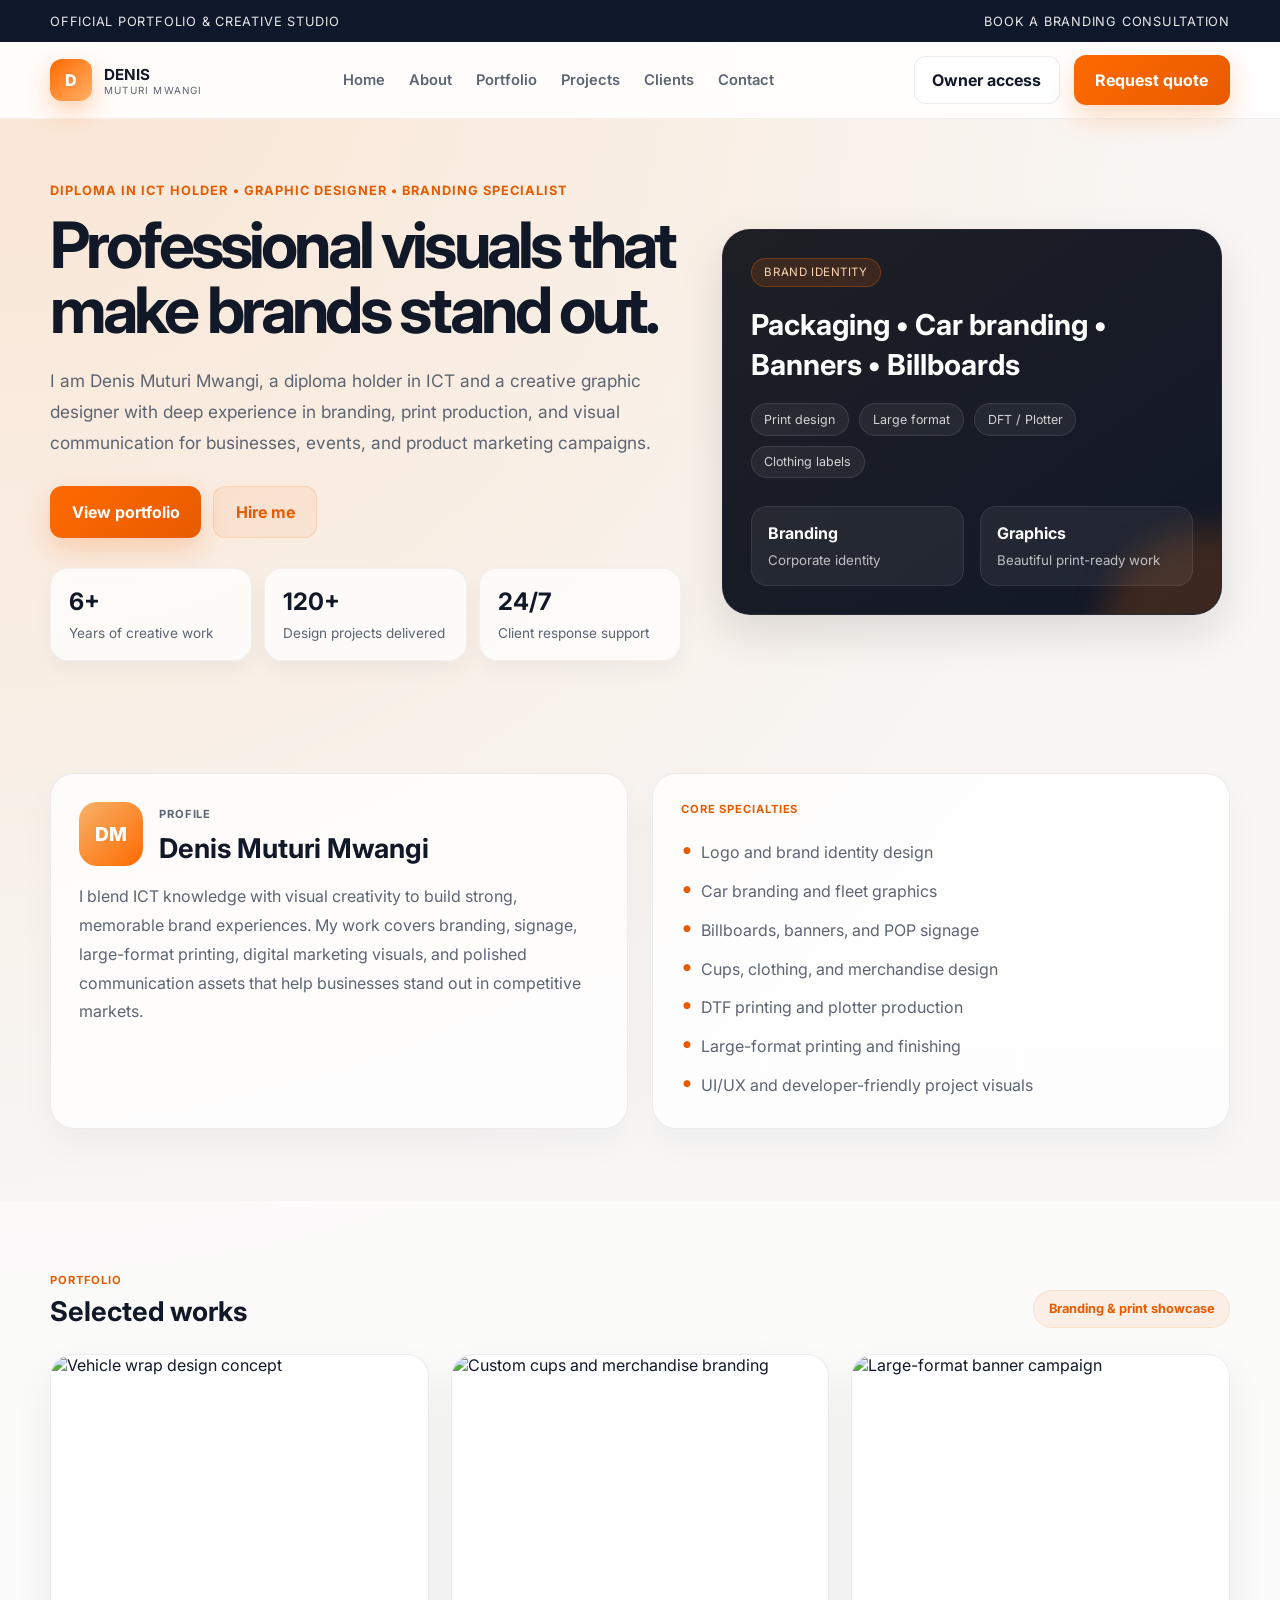
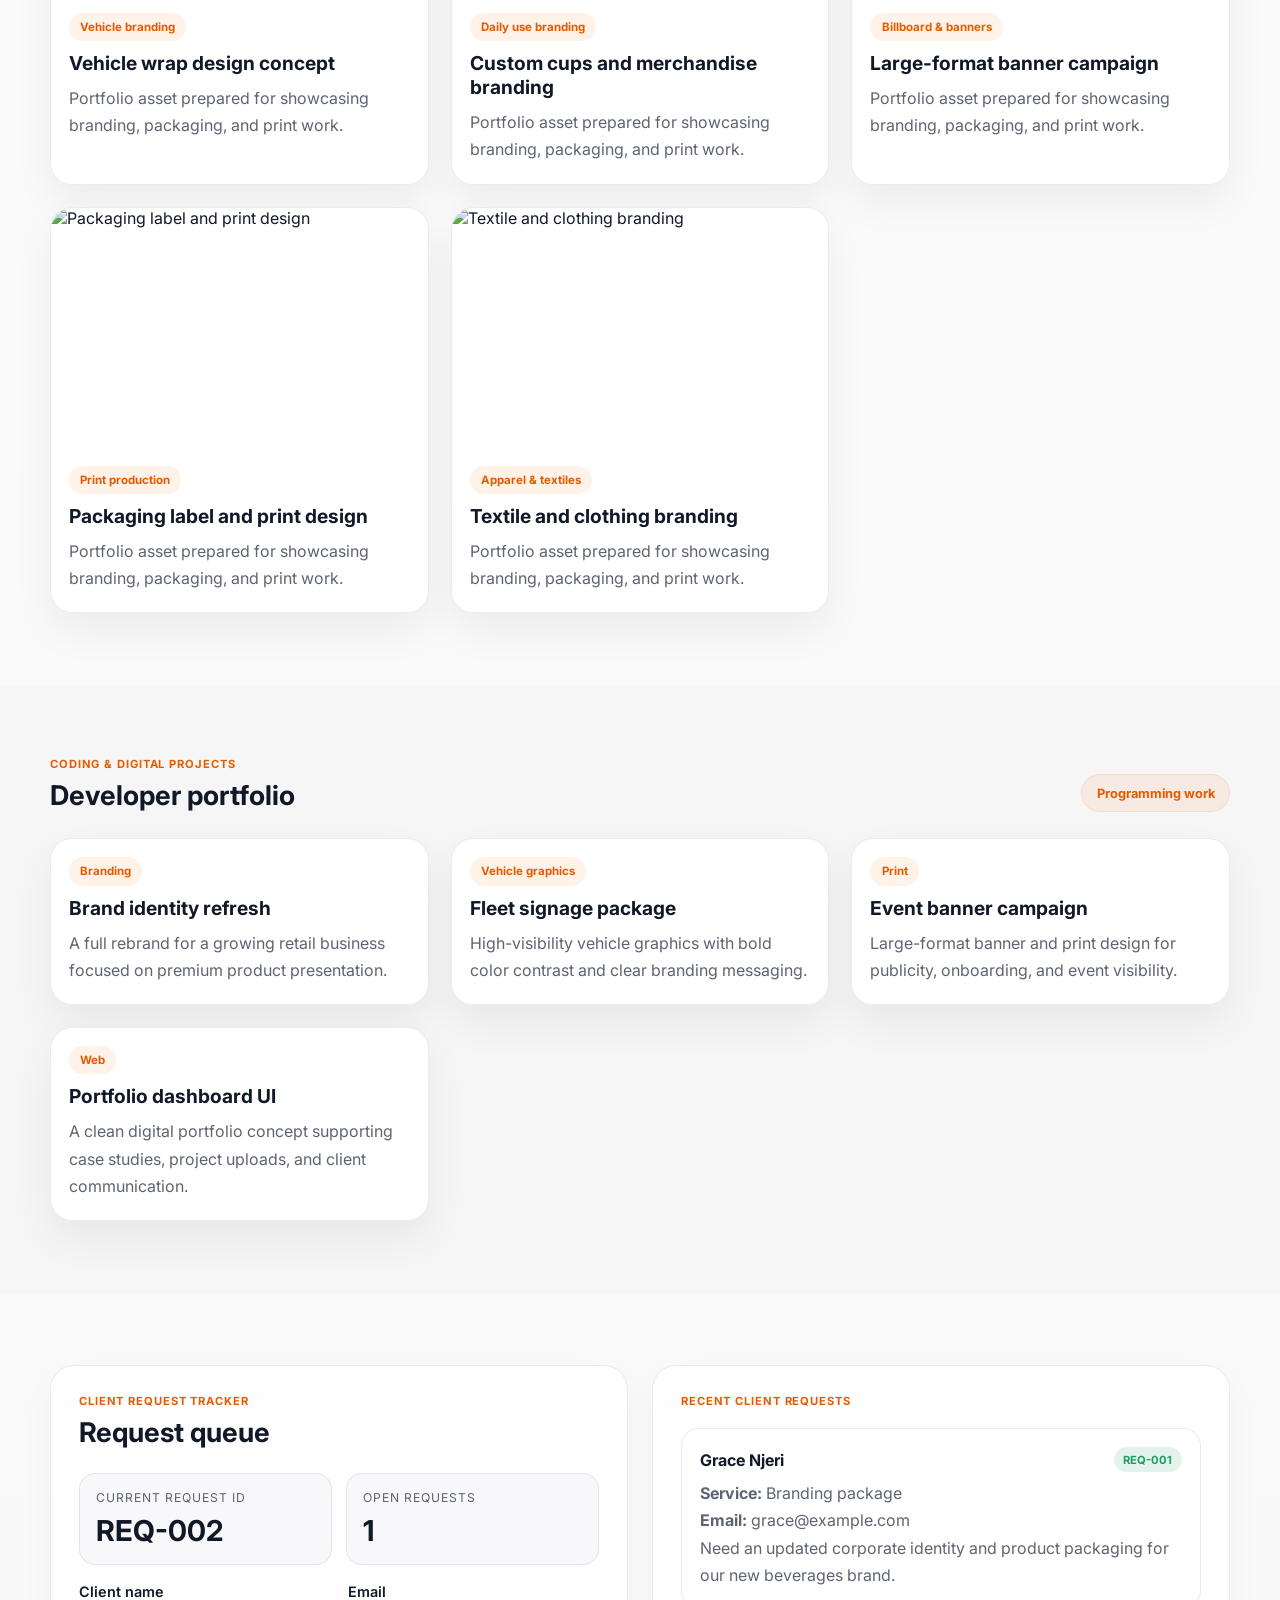
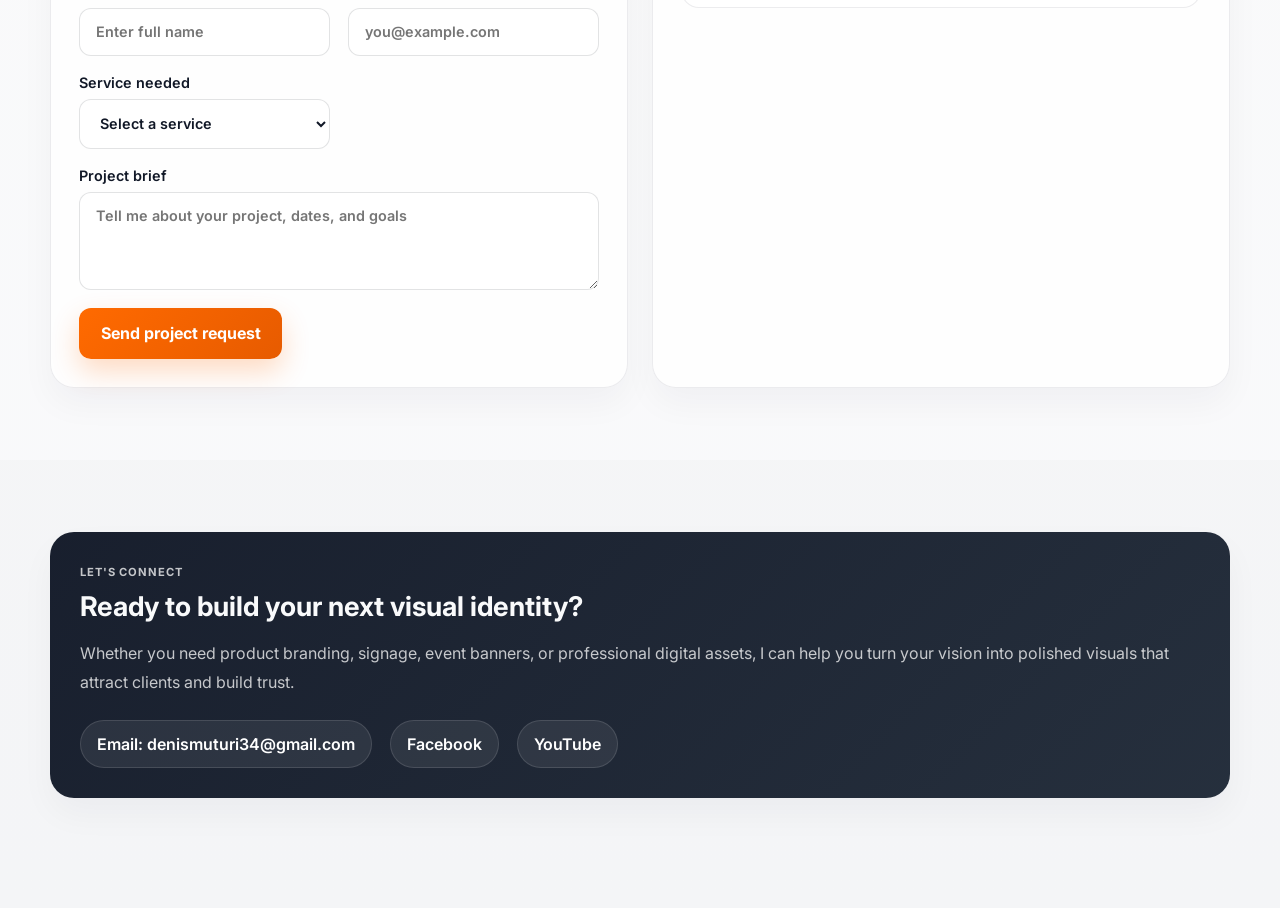
==== index.html @ 961a541e "Build professional portfolio site for Denis Muturi Mwangi Add complete static portfolio with: - Prem" ====
<!DOCTYPE html>
<html lang="en">
  <head>
    <meta charset="UTF-8" />
    <meta name="viewport" content="width=device-width, initial-scale=1.0" />
    <meta
      name="description"
      content="Official portfolio of Denis Muturi Mwangi, a Diploma in ICT holder and professional graphic designer specializing in branding, large-format printing, and digital visuals."
    />
    <title>Denis Muturi Mwangi | Graphic Designer & Branding Specialist</title>
    <link rel="preconnect" href="https://fonts.googleapis.com" />
    <link rel="preconnect" href="https://fonts.gstatic.com" crossorigin />
    <link
      href="https://fonts.googleapis.com/css2?family=Inter:wght@400;500;600;700;800;900&display=swap"
      rel="stylesheet"
    />
    <link rel="stylesheet" href="styles.css" />
  </head>
  <body>
    <div class="top-bar">
      <div class="container top-bar-inner">
        <span>Official portfolio & creative studio</span>
        <a href="#contact">Book a branding consultation</a>
      </div>
    </div>

    <header class="site-header">
      <div class="container nav-wrap">
        <div class="brand-mark" aria-label="Denis Muturi Mwangi brand logo">
          <span class="brand-badge">D</span>
          <div>
            <strong>DENIS</strong>
            <small>MUTURI MWANGI</small>
          </div>
        </div>

        <nav class="main-nav" aria-label="Main navigation">
          <a href="#home">Home</a>
          <a href="#about">About</a>
          <a href="#portfolio">Portfolio</a>
          <a href="#projects">Projects</a>
          <a href="#clients">Clients</a>
          <a href="#contact">Contact</a>
        </nav>

        <div class="nav-actions">
          <button id="adminTrigger" class="ghost-btn" type="button">Owner access</button>
          <a class="primary-btn" href="#contact">Request quote</a>
        </div>
      </div>
    </header>

    <main id="home">
      <section class="hero-section">
        <div class="container hero-grid">
          <div class="hero-copy">
            <p class="eyebrow">Diploma in ICT holder • Graphic designer • Branding specialist</p>
            <h1>Professional visuals that make brands stand out.</h1>
            <p class="lead">
              I am Denis Muturi Mwangi, a diploma holder in ICT and a creative graphic designer with
              deep experience in branding, print production, and visual communication for businesses,
              events, and product marketing campaigns.
            </p>

            <div class="cta-row">
              <a href="#portfolio" class="primary-btn">View portfolio</a>
              <a href="#contact" class="secondary-btn">Hire me</a>
            </div>

            <ul class="hero-stats" aria-label="Key portfolio stats">
              <li>
                <strong>6+</strong>
                <span>Years of creative work</span>
              </li>
              <li>
                <strong>120+</strong>
                <span>Design projects delivered</span>
              </li>
              <li>
                <strong>24/7</strong>
                <span>Client response support</span>
              </li>
            </ul>
          </div>

          <div class="hero-visual" aria-label="Portfolio showcase card">
            <div class="showcase-card glow-card">
              <div class="mini-tag">Brand identity</div>
              <h3>Packaging • Car branding • Banners • Billboards</h3>
              <div class="showcase-list">
                <span>Print design</span>
                <span>Large format</span>
                <span>DFT / Plotter</span>
                <span>Clothing labels</span>
              </div>
              <div class="service-stack">
                <div>
                  <strong>Branding</strong>
                  <small>Corporate identity</small>
                </div>
                <div>
                  <strong>Graphics</strong>
                  <small>Beautiful print-ready work</small>
                </div>
              </div>
            </div>
          </div>
        </div>
      </section>

      <section id="about" class="section">
        <div class="container about-grid">
          <div class="about-card profile-card">
            <div class="profile-header">
              <div class="avatar">DM</div>
              <div>
                <p class="eyebrow small">Profile</p>
                <h2>Denis Muturi Mwangi</h2>
              </div>
            </div>
            <p>
              I blend ICT knowledge with visual creativity to build strong, memorable brand experiences.
              My work covers branding, signage, large-format printing, digital marketing visuals, and
              polished communication assets that help businesses stand out in competitive markets.
            </p>
          </div>

          <div class="about-card skill-card">
            <p class="eyebrow small">Core specialties</p>
            <ul class="skills-list">
              <li>Logo and brand identity design</li>
              <li>Car branding and fleet graphics</li>
              <li>Billboards, banners, and POP signage</li>
              <li>Cups, clothing, and merchandise design</li>
              <li>DTF printing and plotter production</li>
              <li>Large-format printing and finishing</li>
              <li>UI/UX and developer-friendly project visuals</li>
            </ul>
          </div>
        </div>
      </section>

      <section id="portfolio" class="section alt-section">
        <div class="container">
          <div class="section-head">
            <div>
              <p class="eyebrow small">Portfolio</p>
              <h2>Selected works</h2>
            </div>
            <span class="chip">Branding & print showcase</span>
          </div>
          <div id="portfolioGrid" class="portfolio-grid" aria-live="polite"></div>
        </div>
      </section>

      <section id="projects" class="section">
        <div class="container">
          <div class="section-head">
            <div>
              <p class="eyebrow small">Coding & digital projects</p>
              <h2>Developer portfolio</h2>
            </div>
            <span class="chip">Programming work</span>
          </div>
          <div id="projectGrid" class="project-grid" aria-live="polite"></div>
        </div>
      </section>

      <section id="clients" class="section alt-section">
        <div class="container client-layout">
          <div class="client-panel">
            <p class="eyebrow small">Client request tracker</p>
            <h2>Request queue</h2>
            <div class="request-summary">
              <div class="summary-box">
                <span>Current request ID</span>
                <strong id="requestCounter">001</strong>
              </div>
              <div class="summary-box">
                <span>Open requests</span>
                <strong id="requestCountValue">0</strong>
              </div>
            </div>
            <form id="clientRequestForm" class="client-form">
              <div class="field-row">
                <label>
                  Client name
                  <input type="text" name="clientName" placeholder="Enter full name" required />
                </label>
                <label>
                  Email
                  <input type="email" name="clientEmail" placeholder="you@example.com" required />
                </label>
              </div>

              <div class="field-row">
                <label>
                  Service needed
                  <select name="serviceType" required>
                    <option value="">Select a service</option>
                    <option value="Logo design">Logo design</option>
                    <option value="Branding package">Branding package</option>
                    <option value="Car branding">Car branding</option>
                    <option value="Billboard design">Billboard design</option>
                    <option value="App / web mockup">App / web mockup</option>
                    <option value="Large-format print">Large-format print</option>
                  </select>
                </label>
              </div>

              <label>
                Project brief
                <textarea name="projectDetails" placeholder="Tell me about your project, dates, and goals" rows="4" required></textarea>
              </label>

              <button type="submit" class="primary-btn submit-btn">Send project request</button>
            </form>
          </div>

          <div class="request-panel">
            <p class="eyebrow small">Recent client requests</p>
            <div id="clientRequestList" class="request-list" aria-live="polite"></div>
          </div>
        </div>
      </section>

      <section id="contact" class="section contact-section">
        <div class="container contact-wrap">
          <div class="contact-card">
            <p class="eyebrow small">Let's connect</p>
            <h2>Ready to build your next visual identity?</h2>
            <p>
              Whether you need product branding, signage, event banners, or professional digital assets,
              I can help you turn your vision into polished visuals that attract clients and build trust.
            </p>

            <div class="social-links">
              <a href="mailto:denismuturi34@gmail.com" target="_blank" rel="noreferrer">Email: denismuturi34@gmail.com</a>
              <a href="https://www.facebook.com" target="_blank" rel="noreferrer">Facebook</a>
              <a href="https://www.youtube.com" target="_blank" rel="noreferrer">YouTube</a>
            </div>
          </div>
        </div>
      </section>
    </main>

    <aside id="adminPanel" class="admin-shell hidden" aria-live="polite">
      <div class="admin-panel">
        <div class="admin-header">
          <div>
            <p class="eyebrow small">Owner controls</p>
            <h3>Portfolio editor</h3>
          </div>
          <button id="closeAdmin" class="ghost-btn small-btn" type="button">Close</button>
        </div>

        <div id="adminAuthSection" class="auth-section">
          <form id="adminLoginForm">
            <label>
              Owner email
              <input id="ownerEmailInput" type="email" placeholder="denismuturi34@gmail.com" required />
            </label>
            <button type="submit" class="primary-btn">Unlock editing</button>
            <p id="adminMessage" class="admin-message" aria-live="polite"></p>
          </form>
        </div>

        <div id="adminEditorSection" class="editor-section hidden">
          <div class="admin-card">
            <h4>Upload media</h4>
            <form id="mediaUploadForm">
              <label>
                Select images or videos
                <input id="mediaUploadInput" type="file" accept="image/*,video/*" multiple />
              </label>

              <label>
                Media category
                <select id="mediaCategory">
                  <option value="Vehicle branding">Vehicle branding</option>
                  <option value="Daily use branding">Daily use branding</option>
                  <option value="Billboard & banners">Billboard & banners</option>
                  <option value="Apparel & textiles">Apparel & textiles</option>
                  <option value="Print production">Print production</option>
                </select>
              </label>

              <button type="submit" class="primary-btn">Add to portfolio</button>
            </form>
          </div>

          <div class="admin-card">
            <h4>Add coding project</h4>
            <form id="projectForm">
              <label>
                Project name
                <input id="projectName" type="text" placeholder="Portfolio dashboard" required />
              </label>
              <label>
                Short summary
                <textarea id="projectSummary" rows="3" placeholder="Describe the project" required></textarea>
              </label>
              <button type="submit" class="primary-btn">Add project</button>
            </form>
          </div>
        </div>
      </div>
    </aside>

    <script src="script.js"></script>
  </body>
</html>
---- styles.css ----
:root {
  --brand: #ff6a00;
  --brand-deep: #e75b00;
  --brand-soft: #fff2e8;
  --bg: #f4f5f7;
  --card: #ffffff;
  --card-alt: #f8f8fb;
  --text: #111827;
  --muted: #5d6472;
  --line: rgba(17, 24, 39, 0.08);
  --shadow: 0 18px 45px rgba(19, 17, 16, 0.12);
  --dark-panel: #0f172a;
  --success: #1f9d63;
  --danger: #dc2626;
  --glow: rgba(255, 109, 0, 0.18);
}

* {
  box-sizing: border-box;
}

html {
  scroll-behavior: smooth;
}

body {
  margin: 0;
  background:
    radial-gradient(circle at top left, rgba(255, 122, 0, 0.14), transparent 30%),
    linear-gradient(180deg, #f9f7f5 0%, #f4f5f7 100%);
  color: var(--text);
  font-family: "Inter", sans-serif;
}

a {
  color: inherit;
  text-decoration: none;
}

button,
input,
textarea,
select {
  font: inherit;
}

img,
video {
  max-width: 100%;
  display: block;
  user-select: none;
  -webkit-user-select: none;
  -moz-user-select: none;
  -ms-user-select: none;
  -webkit-user-drag: none;
  pointer-events: auto;
}

img::selection,
video::selection {
  background: transparent;
}

.container {
  width: min(1180px, calc(100% - 32px));
  margin: 0 auto;
}

.top-bar {
  background: var(--dark-panel);
  color: rgba(255, 255, 255, 0.9);
  font-size: 0.8rem;
  letter-spacing: 0.06em;
  text-transform: uppercase;
}

.top-bar-inner {
  display: flex;
  align-items: center;
  justify-content: space-between;
  min-height: 42px;
  gap: 20px;
}

.site-header {
  position: sticky;
  top: 0;
  z-index: 20;
  background: rgba(255, 255, 255, 0.88);
  backdrop-filter: blur(18px);
  border-bottom: 1px solid rgba(17, 24, 39, 0.06);
}

.nav-wrap {
  display: flex;
  align-items: center;
  justify-content: space-between;
  min-height: 76px;
  gap: 20px;
}

.brand-mark {
  display: inline-flex;
  align-items: center;
  gap: 12px;
}

.brand-badge {
  display: grid;
  place-items: center;
  width: 42px;
  height: 42px;
  border-radius: 12px;
  background: linear-gradient(135deg, var(--brand), #ffb067);
  box-shadow: 0 10px 25px rgba(255, 106, 0, 0.3);
  color: #fff;
  font-weight: 800;
}

.brand-mark strong,
.brand-mark small {
  display: block;
}

.brand-mark strong {
  font-size: 0.95rem;
}

.brand-mark small {
  color: var(--muted);
  font-size: 0.62rem;
  letter-spacing: 0.12em;
}

.main-nav {
  display: inline-flex;
  align-items: center;
  gap: 24px;
  color: var(--muted);
  font-size: 0.92rem;
  font-weight: 600;
}

.main-nav a:hover {
  color: var(--brand-deep);
}

.nav-actions {
  display: flex;
  align-items: center;
  gap: 14px;
}

.primary-btn,
.secondary-btn,
.ghost-btn {
  display: inline-flex;
  align-items: center;
  justify-content: center;
  border: none;
  border-radius: 12px;
  cursor: pointer;
  transition: 0.2s ease;
  font-weight: 700;
}

.primary-btn {
  background: linear-gradient(135deg, var(--brand), var(--brand-deep));
  color: #fff;
  padding: 0.95rem 1.35rem;
  box-shadow: 0 12px 28px rgba(255, 106, 0, 0.24);
}

.primary-btn:hover,
.secondary-btn:hover,
.ghost-btn:hover {
  transform: translateY(-1px);
}

.secondary-btn {
  background: rgba(255, 106, 0, 0.08);
  color: var(--brand-deep);
  border: 1px solid rgba(255, 106, 0, 0.16);
  padding: 0.95rem 1.35rem;
}

.ghost-btn {
  background: #fff;
  color: var(--text);
  border: 1px solid var(--line);
  padding: 0.8rem 1.1rem;
}

.small-btn {
  padding: 0.7rem 0.9rem;
  font-size: 0.82rem;
}

.hero-section {
  padding: 64px 0 40px;
}

.hero-grid {
  display: grid;
  grid-template-columns: 1.1fr 0.9fr;
  align-items: center;
  gap: 32px;
}

.eyebrow {
  margin: 0 0 14px;
  color: var(--brand-deep);
  font-weight: 700;
  text-transform: uppercase;
  letter-spacing: 0.08em;
  font-size: 0.8rem;
}

.eyebrow.small {
  margin-bottom: 8px;
  font-size: 0.7rem;
}

.hero-copy h1 {
  margin: 0;
  font-size: clamp(2.5rem, 5vw, 4.2rem);
  line-height: 1.02;
  letter-spacing: -0.06em;
}

.lead {
  margin-top: 22px;
  font-size: 1.08rem;
  line-height: 1.8;
  color: var(--muted);
  max-width: 620px;
}

.cta-row {
  display: flex;
  flex-wrap: wrap;
  gap: 12px;
  margin-top: 28px;
}

.hero-stats {
  list-style: none;
  padding: 0;
  margin: 30px 0 0;
  display: grid;
  grid-template-columns: repeat(3, minmax(0, 1fr));
  gap: 12px;
}

.hero-stats li {
  background: rgba(255, 255, 255, 0.75);
  border: 1px solid rgba(17, 24, 39, 0.05);
  border-radius: 18px;
  padding: 18px;
  box-shadow: 0 10px 22px rgba(15, 23, 42, 0.04);
}

.hero-stats strong {
  display: block;
  font-size: 1.5rem;
  margin-bottom: 6px;
}

.hero-stats span {
  color: var(--muted);
  font-size: 0.85rem;
}

.hero-visual {
  display: flex;
  justify-content: center;
}

.showcase-card {
  width: min(100%, 500px);
  background: linear-gradient(145deg, #1e1f25 0%, #111827 100%);
  color: #fff;
  border-radius: 28px;
  padding: 28px;
  box-shadow: var(--shadow);
  border: 1px solid rgba(255, 255, 255, 0.06);
  position: relative;
  overflow: hidden;
}

.showcase-card::before {
  content: "";
  position: absolute;
  inset: auto -20% -35% auto;
  width: 220px;
  height: 220px;
  background: rgba(255, 109, 0, 0.18);
  border-radius: 50%;
  filter: blur(16px);
}

.mini-tag {
  display: inline-flex;
  background: rgba(255, 106, 0, 0.14);
  border: 1px solid rgba(255, 106, 0, 0.28);
  color: #ffd6b1;
  border-radius: 999px;
  padding: 0.4rem 0.8rem;
  font-size: 0.72rem;
  letter-spacing: 0.05em;
  text-transform: uppercase;
}

.showcase-card h3 {
  position: relative;
  margin: 18px 0 18px;
  line-height: 1.4;
  font-size: clamp(1.8rem, 2vw, 2.3rem);
}

.showcase-list {
  display: flex;
  flex-wrap: wrap;
  gap: 10px;
  position: relative;
}

.showcase-list span {
  background: rgba(255, 255, 255, 0.06);
  border: 1px solid rgba(255, 255, 255, 0.1);
  border-radius: 999px;
  padding: 0.48rem 0.8rem;
  font-size: 0.78rem;
  color: rgba(255, 255, 255, 0.8);
}

.service-stack {
  position: relative;
  display: grid;
  grid-template-columns: repeat(2, minmax(0, 1fr));
  gap: 16px;
  margin-top: 28px;
}

.service-stack > div {
  background: rgba(255, 255, 255, 0.06);
  border: 1px solid rgba(255, 255, 255, 0.08);
  border-radius: 16px;
  padding: 16px;
}

.service-stack strong {
  display: block;
  margin-bottom: 6px;
}

.service-stack small {
  color: rgba(255, 255, 255, 0.7);
}

.section {
  padding: 72px 0;
}

.alt-section {
  background: rgba(255, 255, 255, 0.4);
}

.about-grid,
.client-layout {
  display: grid;
  grid-template-columns: repeat(2, minmax(0, 1fr));
  gap: 24px;
}

.about-card,
.client-panel,
.request-panel,
.contact-card,
.admin-card {
  background: rgba(255, 255, 255, 0.8);
  border: 1px solid var(--line);
  border-radius: 24px;
  box-shadow: 0 16px 34px rgba(15, 23, 42, 0.04);
}

.profile-card,
.skill-card {
  padding: 28px;
}

.profile-header {
  display: flex;
  align-items: center;
  gap: 16px;
  margin-bottom: 16px;
}

.avatar {
  width: 64px;
  height: 64px;
  border-radius: 18px;
  display: grid;
  place-items: center;
  background: linear-gradient(135deg, #f7b26a, var(--brand));
  color: #fff;
  font-size: 1.2rem;
  font-weight: 800;
}

.profile-header h2,
.section-head h2,
.client-panel h2,
.contact-card h2 {
  margin: 0;
  font-size: clamp(1.7rem, 2vw, 2.5rem);
}

.profile-card p,
.contact-card p,
.skill-card li {
  color: var(--muted);
  line-height: 1.8;
}

.skills-list {
  list-style: none;
  padding: 0;
  margin: 22px 0 0;
  display: grid;
  gap: 10px;
}

.skills-list li {
  position: relative;
  padding-left: 20px;
}

.skills-list li::before {
  content: "•";
  position: absolute;
  left: 0;
  top: 0;
  color: var(--brand-deep);
  font-size: 1.4rem;
  line-height: 1;
}

.section-head {
  display: flex;
  align-items: end;
  justify-content: space-between;
  gap: 18px;
  margin-bottom: 26px;
}

.chip {
  display: inline-flex;
  align-items: center;
  min-height: 38px;
  padding: 0.5rem 0.9rem;
  border-radius: 999px;
  background: rgba(255, 106, 0, 0.08);
  color: var(--brand-deep);
  border: 1px solid rgba(255, 106, 0, 0.12);
  font-size: 0.8rem;
  font-weight: 700;
}

.portfolio-grid,
.project-grid {
  display: grid;
  grid-template-columns: repeat(3, minmax(0, 1fr));
  gap: 22px;
}

.media-card,
.project-card {
  position: relative;
  background: rgba(255, 255, 255, 0.96);
  border: 1px solid var(--line);
  border-radius: 22px;
  overflow: hidden;
  box-shadow: 0 18px 40px rgba(17, 24, 39, 0.06);
}

.media-thumb {
  position: relative;
}

.media-thumb img,
.media-thumb video {
  width: 100%;
  height: 240px;
  object-fit: cover;
}

.media-body,
.project-body {
  padding: 18px 18px 20px;
}

.media-tag {
  display: inline-flex;
  background: var(--brand-soft);
  color: var(--brand-deep);
  border-radius: 999px;
  padding: 0.45rem 0.7rem;
  font-size: 0.72rem;
  font-weight: 700;
  margin-bottom: 10px;
}

.media-body h3,
.project-body h3 {
  margin: 0 0 10px;
  font-size: 1.2rem;
}

.media-body p,
.project-body p {
  margin: 0;
  color: var(--muted);
  line-height: 1.7;
}

.delete-btn {
  position: absolute;
  top: 12px;
  right: 12px;
  border: none;
  border-radius: 10px;
  background: rgba(220, 38, 38, 0.88);
  color: #fff;
  padding: 0.4rem 0.7rem;
  cursor: pointer;
  font-size: 0.74rem;
  font-weight: 700;
}

.hidden {
  display: none !important;
}

.client-panel,
.request-panel {
  padding: 28px;
}

.request-summary {
  display: grid;
  grid-template-columns: repeat(2, minmax(0, 1fr));
  gap: 14px;
  margin: 24px 0 18px;
}

.summary-box {
  background: var(--card-alt);
  border: 1px solid var(--line);
  border-radius: 16px;
  padding: 16px;
}

.summary-box span {
  display: block;
  font-size: 0.76rem;
  color: var(--muted);
  text-transform: uppercase;
  letter-spacing: 0.08em;
}

.summary-box strong {
  display: block;
  margin-top: 8px;
  font-size: 1.8rem;
}

.client-form {
  display: grid;
  gap: 18px;
}

.field-row {
  display: grid;
  grid-template-columns: repeat(2, minmax(0, 1fr));
  gap: 18px;
}

label {
  display: grid;
  gap: 8px;
  font-size: 0.9rem;
  font-weight: 600;
  color: var(--text);
}

input,
textarea,
select {
  width: 100%;
  background: #fff;
  border: 1px solid rgba(17, 24, 39, 0.12);
  border-radius: 12px;
  padding: 0.9rem 1rem;
  color: var(--text);
  transition: border-color 0.2s ease, box-shadow 0.2s ease;
}

input:focus,
textarea:focus,
select:focus {
  outline: none;
  border-color: rgba(255, 106, 0, 0.6);
  box-shadow: 0 0 0 4px rgba(255, 106, 0, 0.12);
}

textarea {
  resize: vertical;
}

.submit-btn {
  width: fit-content;
}

.request-list {
  display: grid;
  gap: 14px;
  margin-top: 20px;
}

.request-item {
  background: rgba(255, 255, 255, 0.7);
  border: 1px solid var(--line);
  border-radius: 18px;
  padding: 18px;
}

.request-item-head {
  display: flex;
  align-items: center;
  justify-content: space-between;
  gap: 12px;
  margin-bottom: 8px;
}

.request-item strong {
  font-size: 1rem;
}

.request-badge {
  background: rgba(31, 157, 99, 0.12);
  color: var(--success);
  border-radius: 999px;
  padding: 0.35rem 0.6rem;
  font-size: 0.7rem;
  font-weight: 700;
}

.request-item p {
  margin: 0;
  color: var(--muted);
  line-height: 1.7;
}

.contact-section {
  padding-bottom: 110px;
}

.contact-wrap {
  display: block;
}

.contact-card {
  padding: 30px;
  background: linear-gradient(135deg, rgba(17, 24, 39, 0.97), rgba(31, 41, 55, 0.97));
  color: #f9fafb;
  border: none;
}

.contact-card p {
  color: rgba(255, 255, 255, 0.75);
}

.social-links {
  display: flex;
  flex-wrap: wrap;
  gap: 18px;
  margin-top: 24px;
}

.social-links a {
  background: rgba(255, 255, 255, 0.08);
  border: 1px solid rgba(255, 255, 255, 0.12);
  border-radius: 999px;
  padding: 0.8rem 1rem;
  color: #fff;
  font-weight: 600;
}

.admin-shell {
  position: fixed;
  inset: 0;
  background: rgba(15, 23, 42, 0.5);
  backdrop-filter: blur(7px);
  display: grid;
  place-items: center;
  z-index: 50;
  padding: 24px;
}

.admin-panel {
  width: min(620px, 100%);
  background: #fff;
  border-radius: 24px;
  box-shadow: var(--shadow);
  padding: 24px;
}

.admin-header {
  display: flex;
  align-items: center;
  justify-content: space-between;
  gap: 12px;
  margin-bottom: 20px;
}

.admin-header h3 {
  margin: 0;
  font-size: 1.5rem;
}

.auth-section,
.editor-section {
  display: grid;
  gap: 18px;
}

.admin-message {
  margin: 0;
  color: var(--danger);
  font-size: 0.85rem;
}

.admin-card {
  padding: 20px;
  display: grid;
  gap: 18px;
}

.admin-card h4 {
  margin: 0;
  font-size: 1.1rem;
}

@media (max-width: 900px) {
  .hero-grid,
  .about-grid,
  .client-layout,
  .portfolio-grid,
  .project-grid {
    grid-template-columns: 1fr;
  }

  .main-nav {
    display: none;
  }

  .nav-wrap {
    min-height: 70px;
  }
}

@media (max-width: 600px) {
  .top-bar-inner,
  .field-row,
  .hero-stats,
  .request-summary {
    grid-template-columns: 1fr;
    display: grid;
  }

  .top-bar-inner {
    justify-content: center;
    text-align: center;
    padding: 10px 0;
  }

  .nav-actions {
    display: none;
  }

  .section,
  .hero-section {
    padding-top: 48px;
    padding-bottom: 48px;
  }

  .contact-card,
  .admin-panel,
  .client-panel,
  .request-panel,
  .profile-card,
  .skill-card {
    padding: 20px;
  }
}
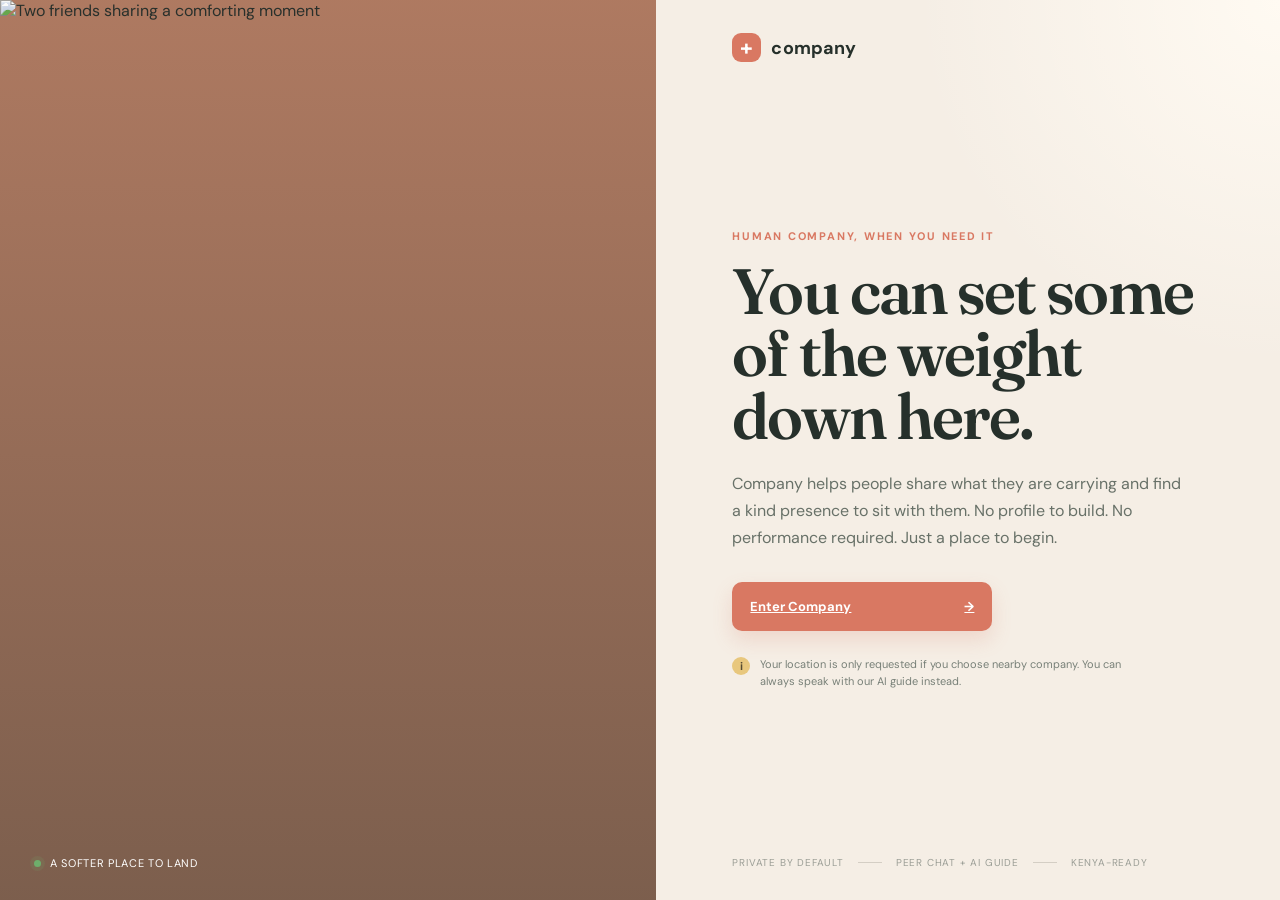
==== commit 95dac519: "company" ====
--- a/index.html
+++ b/index.html
@@ -1,312 +1,32 @@
-<!DOCTYPE html>
+<!doctype html>
 <html lang="en">
-  <head>
-    <meta charset="UTF-8" />
-    <meta name="viewport" content="width=device-width, initial-scale=1.0" />
-    <meta
-      name="description"
-      content="Official portfolio of Denis Muturi Mwangi, a Diploma in ICT holder and professional graphic designer specializing in branding, large-format printing, and digital visuals."
-    />
-    <title>Denis Muturi Mwangi | Graphic Designer & Branding Specialist</title>
-    <link rel="preconnect" href="https://fonts.googleapis.com" />
-    <link rel="preconnect" href="https://fonts.gstatic.com" crossorigin />
-    <link
-      href="https://fonts.googleapis.com/css2?family=Inter:wght@400;500;600;700;800;900&display=swap"
-      rel="stylesheet"
-    />
-    <link rel="stylesheet" href="styles.css" />
-  </head>
-  <body>
-    <div class="top-bar">
-      <div class="container top-bar-inner">
-        <span>Official portfolio & creative studio</span>
-        <a href="#contact">Book a branding consultation</a>
-      </div>
-    </div>
-
-    <header class="site-header">
-      <div class="container nav-wrap">
-        <div class="brand-mark" aria-label="Denis Muturi Mwangi brand logo">
-          <span class="brand-badge">D</span>
-          <div>
-            <strong>DENIS</strong>
-            <small>MUTURI MWANGI</small>
-          </div>
-        </div>
-
-        <nav class="main-nav" aria-label="Main navigation">
-          <a href="#home">Home</a>
-          <a href="#about">About</a>
-          <a href="#portfolio">Portfolio</a>
-          <a href="#projects">Projects</a>
-          <a href="#clients">Clients</a>
-          <a href="#contact">Contact</a>
-        </nav>
-
-        <div class="nav-actions">
-          <button id="adminTrigger" class="ghost-btn" type="button">Owner access</button>
-          <a class="primary-btn" href="#contact">Request quote</a>
-        </div>
-      </div>
-    </header>
-
-    <main id="home">
-      <section class="hero-section">
-        <div class="container hero-grid">
-          <div class="hero-copy">
-            <p class="eyebrow">Diploma in ICT holder • Graphic designer • Branding specialist</p>
-            <h1>Professional visuals that make brands stand out.</h1>
-            <p class="lead">
-              I am Denis Muturi Mwangi, a diploma holder in ICT and a creative graphic designer with
-              deep experience in branding, print production, and visual communication for businesses,
-              events, and product marketing campaigns.
-            </p>
-
-            <div class="cta-row">
-              <a href="#portfolio" class="primary-btn">View portfolio</a>
-              <a href="#contact" class="secondary-btn">Hire me</a>
-            </div>
-
-            <ul class="hero-stats" aria-label="Key portfolio stats">
-              <li>
-                <strong>6+</strong>
-                <span>Years of creative work</span>
-              </li>
-              <li>
-                <strong>120+</strong>
-                <span>Design projects delivered</span>
-              </li>
-              <li>
-                <strong>24/7</strong>
-                <span>Client response support</span>
-              </li>
-            </ul>
-          </div>
-
-          <div class="hero-visual" aria-label="Portfolio showcase card">
-            <div class="showcase-card glow-card">
-              <div class="mini-tag">Brand identity</div>
-              <h3>Packaging • Car branding • Banners • Billboards</h3>
-              <div class="showcase-list">
-                <span>Print design</span>
-                <span>Large format</span>
-                <span>DFT / Plotter</span>
-                <span>Clothing labels</span>
-              </div>
-              <div class="service-stack">
-                <div>
-                  <strong>Branding</strong>
-                  <small>Corporate identity</small>
-                </div>
-                <div>
-                  <strong>Graphics</strong>
-                  <small>Beautiful print-ready work</small>
-                </div>
-              </div>
-            </div>
-          </div>
-        </div>
-      </section>
-
-      <section id="about" class="section">
-        <div class="container about-grid">
-          <div class="about-card profile-card">
-            <div class="profile-header">
-              <div class="avatar">DM</div>
-              <div>
-                <p class="eyebrow small">Profile</p>
-                <h2>Denis Muturi Mwangi</h2>
-              </div>
-            </div>
-            <p>
-              I blend ICT knowledge with visual creativity to build strong, memorable brand experiences.
-              My work covers branding, signage, large-format printing, digital marketing visuals, and
-              polished communication assets that help businesses stand out in competitive markets.
-            </p>
-          </div>
-
-          <div class="about-card skill-card">
-            <p class="eyebrow small">Core specialties</p>
-            <ul class="skills-list">
-              <li>Logo and brand identity design</li>
-              <li>Car branding and fleet graphics</li>
-              <li>Billboards, banners, and POP signage</li>
-              <li>Cups, clothing, and merchandise design</li>
-              <li>DTF printing and plotter production</li>
-              <li>Large-format printing and finishing</li>
-              <li>UI/UX and developer-friendly project visuals</li>
-            </ul>
-          </div>
-        </div>
-      </section>
-
-      <section id="portfolio" class="section alt-section">
-        <div class="container">
-          <div class="section-head">
-            <div>
-              <p class="eyebrow small">Portfolio</p>
-              <h2>Selected works</h2>
-            </div>
-            <span class="chip">Branding & print showcase</span>
-          </div>
-          <div id="portfolioGrid" class="portfolio-grid" aria-live="polite"></div>
-        </div>
-      </section>
-
-      <section id="projects" class="section">
-        <div class="container">
-          <div class="section-head">
-            <div>
-              <p class="eyebrow small">Coding & digital projects</p>
-              <h2>Developer portfolio</h2>
-            </div>
-            <span class="chip">Programming work</span>
-          </div>
-          <div id="projectGrid" class="project-grid" aria-live="polite"></div>
-        </div>
-      </section>
-
-      <section id="clients" class="section alt-section">
-        <div class="container client-layout">
-          <div class="client-panel">
-            <p class="eyebrow small">Client request tracker</p>
-            <h2>Request queue</h2>
-            <div class="request-summary">
-              <div class="summary-box">
-                <span>Current request ID</span>
-                <strong id="requestCounter">001</strong>
-              </div>
-              <div class="summary-box">
-                <span>Open requests</span>
-                <strong id="requestCountValue">0</strong>
-              </div>
-            </div>
-            <form id="clientRequestForm" class="client-form">
-              <div class="field-row">
-                <label>
-                  Client name
-                  <input type="text" name="clientName" placeholder="Enter full name" required />
-                </label>
-                <label>
-                  Email
-                  <input type="email" name="clientEmail" placeholder="you@example.com" required />
-                </label>
-              </div>
-
-              <div class="field-row">
-                <label>
-                  Service needed
-                  <select name="serviceType" required>
-                    <option value="">Select a service</option>
-                    <option value="Logo design">Logo design</option>
-                    <option value="Branding package">Branding package</option>
-                    <option value="Car branding">Car branding</option>
-                    <option value="Billboard design">Billboard design</option>
-                    <option value="App / web mockup">App / web mockup</option>
-                    <option value="Large-format print">Large-format print</option>
-                  </select>
-                </label>
-              </div>
-
-              <label>
-                Project brief
-                <textarea name="projectDetails" placeholder="Tell me about your project, dates, and goals" rows="4" required></textarea>
-              </label>
-
-              <button type="submit" class="primary-btn submit-btn">Send project request</button>
-            </form>
-          </div>
-
-          <div class="request-panel">
-            <p class="eyebrow small">Recent client requests</p>
-            <div id="clientRequestList" class="request-list" aria-live="polite"></div>
-          </div>
-        </div>
-      </section>
-
-      <section id="contact" class="section contact-section">
-        <div class="container contact-wrap">
-          <div class="contact-card">
-            <p class="eyebrow small">Let's connect</p>
-            <h2>Ready to build your next visual identity?</h2>
-            <p>
-              Whether you need product branding, signage, event banners, or professional digital assets,
-              I can help you turn your vision into polished visuals that attract clients and build trust.
-            </p>
-
-            <div class="social-links">
-              <a href="mailto:denismuturi34@gmail.com" target="_blank" rel="noreferrer">Email: denismuturi34@gmail.com</a>
-              <a href="https://www.facebook.com" target="_blank" rel="noreferrer">Facebook</a>
-              <a href="https://www.youtube.com" target="_blank" rel="noreferrer">YouTube</a>
-            </div>
-          </div>
-        </div>
-      </section>
-    </main>
-
-    <aside id="adminPanel" class="admin-shell hidden" aria-live="polite">
-      <div class="admin-panel">
-        <div class="admin-header">
-          <div>
-            <p class="eyebrow small">Owner controls</p>
-            <h3>Portfolio editor</h3>
-          </div>
-          <button id="closeAdmin" class="ghost-btn small-btn" type="button">Close</button>
-        </div>
-
-        <div id="adminAuthSection" class="auth-section">
-          <form id="adminLoginForm">
-            <label>
-              Owner email
-              <input id="ownerEmailInput" type="email" placeholder="denismuturi34@gmail.com" required />
-            </label>
-            <button type="submit" class="primary-btn">Unlock editing</button>
-            <p id="adminMessage" class="admin-message" aria-live="polite"></p>
-          </form>
-        </div>
-
-        <div id="adminEditorSection" class="editor-section hidden">
-          <div class="admin-card">
-            <h4>Upload media</h4>
-            <form id="mediaUploadForm">
-              <label>
-                Select images or videos
-                <input id="mediaUploadInput" type="file" accept="image/*,video/*" multiple />
-              </label>
-
-              <label>
-                Media category
-                <select id="mediaCategory">
-                  <option value="Vehicle branding">Vehicle branding</option>
-                  <option value="Daily use branding">Daily use branding</option>
-                  <option value="Billboard & banners">Billboard & banners</option>
-                  <option value="Apparel & textiles">Apparel & textiles</option>
-                  <option value="Print production">Print production</option>
-                </select>
-              </label>
-
-              <button type="submit" class="primary-btn">Add to portfolio</button>
-            </form>
-          </div>
-
-          <div class="admin-card">
-            <h4>Add coding project</h4>
-            <form id="projectForm">
-              <label>
-                Project name
-                <input id="projectName" type="text" placeholder="Portfolio dashboard" required />
-              </label>
-              <label>
-                Short summary
-                <textarea id="projectSummary" rows="3" placeholder="Describe the project" required></textarea>
-              </label>
-              <button type="submit" class="primary-btn">Add project</button>
-            </form>
-          </div>
-        </div>
-      </div>
-    </aside>
-
-    <script src="script.js"></script>
-  </body>
+<head>
+	<meta charset="utf-8">
+	<meta name="viewport" content="width=device-width, initial-scale=1">
+	<meta name="theme-color" content="#f4efe8">
+	<title>Company | A little company, right now</title>
+	<link rel="preconnect" href="https://fonts.googleapis.com">
+	<link rel="preconnect" href="https://fonts.gstatic.com" crossorigin>
+	<link href="https://fonts.googleapis.com/css2?family=DM+Sans:wght@400;500;600;700&family=Fraunces:opsz,wght@9..144,600&display=swap" rel="stylesheet">
+	<link rel="stylesheet" href="styles.css">
+</head>
+<body>
+	<section class="gateway" id="gateway" aria-labelledby="gateway-title">
+		<div class="gateway-image">
+			<img src="https://images.unsplash.com/photo-1531123897727-8f129e1688ce?auto=format&fit=crop&w=1200&q=85" alt="Two friends sharing a comforting moment">
+			<div class="image-caption"><span class="live-dot"></span> A softer place to land</div>
+		</div>
+		<div class="gateway-copy">
+			<a class="brand gateway-brand" href="#gateway" aria-label="Company home"><span class="brand-mark">+</span> company</a>
+			<div class="gateway-message">
+				<p class="eyebrow">Human company, when you need it</p>
+				<h1 id="gateway-title">You can set some of the weight down here.</h1>
+				<p>Company helps people share what they are carrying and find a kind presence to sit with them. No profile to build. No performance required. Just a place to begin.</p>
+				<a class="enter-button" href="chat.html">Enter Company <span>&rarr;</span></a>
+				<p class="gateway-note"><span class="note-icon">i</span> Your location is only requested if you choose nearby company. You can always speak with our AI guide instead.</p>
+			</div>
+			<div class="gateway-footer"><span>Private by default</span><span class="footer-line"></span><span>Peer chat + AI guide</span><span class="footer-line"></span><span>Kenya-ready</span></div>
+		</div>
+	</section>
+</body>
 </html>
--- a/styles.css
+++ b/styles.css
@@ -1,806 +1,66 @@
 :root {
-  --brand: #ff6a00;
-  --brand-deep: #e75b00;
-  --brand-soft: #fff2e8;
-  --bg: #f4f5f7;
-  --card: #ffffff;
-  --card-alt: #f8f8fb;
-  --text: #111827;
-  --muted: #5d6472;
-  --line: rgba(17, 24, 39, 0.08);
-  --shadow: 0 18px 45px rgba(19, 17, 16, 0.12);
-  --dark-panel: #0f172a;
-  --success: #1f9d63;
-  --danger: #dc2626;
-  --glow: rgba(255, 109, 0, 0.18);
+  --paper: #f4efe8;
+  --panel: #fffdf9;
+  --ink: #26302b;
+  --muted: #788078;
+  --line: #e2ddd4;
+  --sage: #a8b9a2;
+  --sage-deep: #506b59;
+  --coral: #d97862;
+  --yellow: #e8c77d;
+  --shadow: 0 20px 50px rgba(50, 55, 47, .08);
 }
 
-* {
-  box-sizing: border-box;
-}
-
-html {
-  scroll-behavior: smooth;
-}
-
-body {
-  margin: 0;
-  background:
-    radial-gradient(circle at top left, rgba(255, 122, 0, 0.14), transparent 30%),
-    linear-gradient(180deg, #f9f7f5 0%, #f4f5f7 100%);
-  color: var(--text);
-  font-family: "Inter", sans-serif;
-}
-
-a {
-  color: inherit;
-  text-decoration: none;
-}
-
-button,
-input,
-textarea,
-select {
-  font: inherit;
-}
-
-img,
-video {
-  max-width: 100%;
-  display: block;
-  user-select: none;
-  -webkit-user-select: none;
-  -moz-user-select: none;
-  -ms-user-select: none;
-  -webkit-user-drag: none;
-  pointer-events: auto;
-}
-
-img::selection,
-video::selection {
-  background: transparent;
-}
-
-.container {
-  width: min(1180px, calc(100% - 32px));
-  margin: 0 auto;
-}
-
-.top-bar {
-  background: var(--dark-panel);
-  color: rgba(255, 255, 255, 0.9);
-  font-size: 0.8rem;
-  letter-spacing: 0.06em;
-  text-transform: uppercase;
-}
-
-.top-bar-inner {
-  display: flex;
-  align-items: center;
-  justify-content: space-between;
-  min-height: 42px;
-  gap: 20px;
-}
-
-.site-header {
-  position: sticky;
-  top: 0;
-  z-index: 20;
-  background: rgba(255, 255, 255, 0.88);
-  backdrop-filter: blur(18px);
-  border-bottom: 1px solid rgba(17, 24, 39, 0.06);
-}
-
-.nav-wrap {
-  display: flex;
-  align-items: center;
-  justify-content: space-between;
-  min-height: 76px;
-  gap: 20px;
-}
-
-.brand-mark {
-  display: inline-flex;
-  align-items: center;
-  gap: 12px;
-}
-
-.brand-badge {
-  display: grid;
-  place-items: center;
-  width: 42px;
-  height: 42px;
-  border-radius: 12px;
-  background: linear-gradient(135deg, var(--brand), #ffb067);
-  box-shadow: 0 10px 25px rgba(255, 106, 0, 0.3);
-  color: #fff;
-  font-weight: 800;
-}
-
-.brand-mark strong,
-.brand-mark small {
-  display: block;
-}
-
-.brand-mark strong {
-  font-size: 0.95rem;
-}
-
-.brand-mark small {
-  color: var(--muted);
-  font-size: 0.62rem;
-  letter-spacing: 0.12em;
-}
-
-.main-nav {
-  display: inline-flex;
-  align-items: center;
-  gap: 24px;
-  color: var(--muted);
-  font-size: 0.92rem;
-  font-weight: 600;
-}
-
-.main-nav a:hover {
-  color: var(--brand-deep);
-}
-
-.nav-actions {
-  display: flex;
-  align-items: center;
-  gap: 14px;
-}
-
-.primary-btn,
-.secondary-btn,
-.ghost-btn {
-  display: inline-flex;
-  align-items: center;
-  justify-content: center;
-  border: none;
-  border-radius: 12px;
-  cursor: pointer;
-  transition: 0.2s ease;
-  font-weight: 700;
-}
-
-.primary-btn {
-  background: linear-gradient(135deg, var(--brand), var(--brand-deep));
-  color: #fff;
-  padding: 0.95rem 1.35rem;
-  box-shadow: 0 12px 28px rgba(255, 106, 0, 0.24);
-}
-
-.primary-btn:hover,
-.secondary-btn:hover,
-.ghost-btn:hover {
-  transform: translateY(-1px);
-}
-
-.secondary-btn {
-  background: rgba(255, 106, 0, 0.08);
-  color: var(--brand-deep);
-  border: 1px solid rgba(255, 106, 0, 0.16);
-  padding: 0.95rem 1.35rem;
-}
-
-.ghost-btn {
-  background: #fff;
-  color: var(--text);
-  border: 1px solid var(--line);
-  padding: 0.8rem 1.1rem;
-}
-
-.small-btn {
-  padding: 0.7rem 0.9rem;
-  font-size: 0.82rem;
-}
-
-.hero-section {
-  padding: 64px 0 40px;
-}
-
-.hero-grid {
-  display: grid;
-  grid-template-columns: 1.1fr 0.9fr;
-  align-items: center;
-  gap: 32px;
-}
-
-.eyebrow {
-  margin: 0 0 14px;
-  color: var(--brand-deep);
-  font-weight: 700;
-  text-transform: uppercase;
-  letter-spacing: 0.08em;
-  font-size: 0.8rem;
-}
-
-.eyebrow.small {
-  margin-bottom: 8px;
-  font-size: 0.7rem;
-}
-
-.hero-copy h1 {
-  margin: 0;
-  font-size: clamp(2.5rem, 5vw, 4.2rem);
-  line-height: 1.02;
-  letter-spacing: -0.06em;
-}
-
-.lead {
-  margin-top: 22px;
-  font-size: 1.08rem;
-  line-height: 1.8;
-  color: var(--muted);
-  max-width: 620px;
-}
-
-.cta-row {
-  display: flex;
-  flex-wrap: wrap;
-  gap: 12px;
-  margin-top: 28px;
-}
-
-.hero-stats {
-  list-style: none;
-  padding: 0;
-  margin: 30px 0 0;
-  display: grid;
-  grid-template-columns: repeat(3, minmax(0, 1fr));
-  gap: 12px;
-}
-
-.hero-stats li {
-  background: rgba(255, 255, 255, 0.75);
-  border: 1px solid rgba(17, 24, 39, 0.05);
-  border-radius: 18px;
-  padding: 18px;
-  box-shadow: 0 10px 22px rgba(15, 23, 42, 0.04);
-}
-
-.hero-stats strong {
-  display: block;
-  font-size: 1.5rem;
-  margin-bottom: 6px;
-}
-
-.hero-stats span {
-  color: var(--muted);
-  font-size: 0.85rem;
-}
-
-.hero-visual {
-  display: flex;
-  justify-content: center;
-}
-
-.showcase-card {
-  width: min(100%, 500px);
-  background: linear-gradient(145deg, #1e1f25 0%, #111827 100%);
-  color: #fff;
-  border-radius: 28px;
-  padding: 28px;
-  box-shadow: var(--shadow);
-  border: 1px solid rgba(255, 255, 255, 0.06);
-  position: relative;
-  overflow: hidden;
-}
-
-.showcase-card::before {
-  content: "";
-  position: absolute;
-  inset: auto -20% -35% auto;
-  width: 220px;
-  height: 220px;
-  background: rgba(255, 109, 0, 0.18);
-  border-radius: 50%;
-  filter: blur(16px);
-}
-
-.mini-tag {
-  display: inline-flex;
-  background: rgba(255, 106, 0, 0.14);
-  border: 1px solid rgba(255, 106, 0, 0.28);
-  color: #ffd6b1;
-  border-radius: 999px;
-  padding: 0.4rem 0.8rem;
-  font-size: 0.72rem;
-  letter-spacing: 0.05em;
-  text-transform: uppercase;
-}
-
-.showcase-card h3 {
-  position: relative;
-  margin: 18px 0 18px;
-  line-height: 1.4;
-  font-size: clamp(1.8rem, 2vw, 2.3rem);
-}
-
-.showcase-list {
-  display: flex;
-  flex-wrap: wrap;
-  gap: 10px;
-  position: relative;
-}
-
-.showcase-list span {
-  background: rgba(255, 255, 255, 0.06);
-  border: 1px solid rgba(255, 255, 255, 0.1);
-  border-radius: 999px;
-  padding: 0.48rem 0.8rem;
-  font-size: 0.78rem;
-  color: rgba(255, 255, 255, 0.8);
-}
-
-.service-stack {
-  position: relative;
-  display: grid;
-  grid-template-columns: repeat(2, minmax(0, 1fr));
-  gap: 16px;
-  margin-top: 28px;
-}
-
-.service-stack > div {
-  background: rgba(255, 255, 255, 0.06);
-  border: 1px solid rgba(255, 255, 255, 0.08);
-  border-radius: 16px;
-  padding: 16px;
-}
-
-.service-stack strong {
-  display: block;
-  margin-bottom: 6px;
-}
-
-.service-stack small {
-  color: rgba(255, 255, 255, 0.7);
-}
-
-.section {
-  padding: 72px 0;
-}
-
-.alt-section {
-  background: rgba(255, 255, 255, 0.4);
-}
-
-.about-grid,
-.client-layout {
-  display: grid;
-  grid-template-columns: repeat(2, minmax(0, 1fr));
-  gap: 24px;
-}
-
-.about-card,
-.client-panel,
-.request-panel,
-.contact-card,
-.admin-card {
-  background: rgba(255, 255, 255, 0.8);
-  border: 1px solid var(--line);
-  border-radius: 24px;
-  box-shadow: 0 16px 34px rgba(15, 23, 42, 0.04);
-}
-
-.profile-card,
-.skill-card {
-  padding: 28px;
-}
-
-.profile-header {
-  display: flex;
-  align-items: center;
-  gap: 16px;
-  margin-bottom: 16px;
-}
-
-.avatar {
-  width: 64px;
-  height: 64px;
-  border-radius: 18px;
-  display: grid;
-  place-items: center;
-  background: linear-gradient(135deg, #f7b26a, var(--brand));
-  color: #fff;
-  font-size: 1.2rem;
-  font-weight: 800;
-}
-
-.profile-header h2,
-.section-head h2,
-.client-panel h2,
-.contact-card h2 {
-  margin: 0;
-  font-size: clamp(1.7rem, 2vw, 2.5rem);
-}
-
-.profile-card p,
-.contact-card p,
-.skill-card li {
-  color: var(--muted);
-  line-height: 1.8;
-}
-
-.skills-list {
-  list-style: none;
-  padding: 0;
-  margin: 22px 0 0;
-  display: grid;
-  gap: 10px;
-}
-
-.skills-list li {
-  position: relative;
-  padding-left: 20px;
-}
-
-.skills-list li::before {
-  content: "•";
-  position: absolute;
-  left: 0;
-  top: 0;
-  color: var(--brand-deep);
-  font-size: 1.4rem;
-  line-height: 1;
-}
-
-.section-head {
-  display: flex;
-  align-items: end;
-  justify-content: space-between;
-  gap: 18px;
-  margin-bottom: 26px;
-}
-
-.chip {
-  display: inline-flex;
-  align-items: center;
-  min-height: 38px;
-  padding: 0.5rem 0.9rem;
-  border-radius: 999px;
-  background: rgba(255, 106, 0, 0.08);
-  color: var(--brand-deep);
-  border: 1px solid rgba(255, 106, 0, 0.12);
-  font-size: 0.8rem;
-  font-weight: 700;
-}
-
-.portfolio-grid,
-.project-grid {
-  display: grid;
-  grid-template-columns: repeat(3, minmax(0, 1fr));
-  gap: 22px;
-}
-
-.media-card,
-.project-card {
-  position: relative;
-  background: rgba(255, 255, 255, 0.96);
-  border: 1px solid var(--line);
-  border-radius: 22px;
-  overflow: hidden;
-  box-shadow: 0 18px 40px rgba(17, 24, 39, 0.06);
-}
-
-.media-thumb {
-  position: relative;
-}
-
-.media-thumb img,
-.media-thumb video {
-  width: 100%;
-  height: 240px;
-  object-fit: cover;
-}
-
-.media-body,
-.project-body {
-  padding: 18px 18px 20px;
-}
-
-.media-tag {
-  display: inline-flex;
-  background: var(--brand-soft);
-  color: var(--brand-deep);
-  border-radius: 999px;
-  padding: 0.45rem 0.7rem;
-  font-size: 0.72rem;
-  font-weight: 700;
-  margin-bottom: 10px;
-}
-
-.media-body h3,
-.project-body h3 {
-  margin: 0 0 10px;
-  font-size: 1.2rem;
-}
-
-.media-body p,
-.project-body p {
-  margin: 0;
-  color: var(--muted);
-  line-height: 1.7;
-}
-
-.delete-btn {
-  position: absolute;
-  top: 12px;
-  right: 12px;
-  border: none;
-  border-radius: 10px;
-  background: rgba(220, 38, 38, 0.88);
-  color: #fff;
-  padding: 0.4rem 0.7rem;
-  cursor: pointer;
-  font-size: 0.74rem;
-  font-weight: 700;
-}
-
-.hidden {
-  display: none !important;
-}
-
-.client-panel,
-.request-panel {
-  padding: 28px;
-}
-
-.request-summary {
-  display: grid;
-  grid-template-columns: repeat(2, minmax(0, 1fr));
-  gap: 14px;
-  margin: 24px 0 18px;
-}
-
-.summary-box {
-  background: var(--card-alt);
-  border: 1px solid var(--line);
-  border-radius: 16px;
-  padding: 16px;
-}
-
-.summary-box span {
-  display: block;
-  font-size: 0.76rem;
-  color: var(--muted);
-  text-transform: uppercase;
-  letter-spacing: 0.08em;
-}
-
-.summary-box strong {
-  display: block;
-  margin-top: 8px;
-  font-size: 1.8rem;
-}
-
-.client-form {
-  display: grid;
-  gap: 18px;
-}
-
-.field-row {
-  display: grid;
-  grid-template-columns: repeat(2, minmax(0, 1fr));
-  gap: 18px;
-}
-
-label {
-  display: grid;
-  gap: 8px;
-  font-size: 0.9rem;
-  font-weight: 600;
-  color: var(--text);
-}
-
-input,
-textarea,
-select {
-  width: 100%;
-  background: #fff;
-  border: 1px solid rgba(17, 24, 39, 0.12);
-  border-radius: 12px;
-  padding: 0.9rem 1rem;
-  color: var(--text);
-  transition: border-color 0.2s ease, box-shadow 0.2s ease;
-}
-
-input:focus,
-textarea:focus,
-select:focus {
-  outline: none;
-  border-color: rgba(255, 106, 0, 0.6);
-  box-shadow: 0 0 0 4px rgba(255, 106, 0, 0.12);
-}
-
-textarea {
-  resize: vertical;
-}
-
-.submit-btn {
-  width: fit-content;
-}
-
-.request-list {
-  display: grid;
-  gap: 14px;
-  margin-top: 20px;
-}
-
-.request-item {
-  background: rgba(255, 255, 255, 0.7);
-  border: 1px solid var(--line);
-  border-radius: 18px;
-  padding: 18px;
-}
-
-.request-item-head {
-  display: flex;
-  align-items: center;
-  justify-content: space-between;
-  gap: 12px;
-  margin-bottom: 8px;
-}
-
-.request-item strong {
-  font-size: 1rem;
-}
-
-.request-badge {
-  background: rgba(31, 157, 99, 0.12);
-  color: var(--success);
-  border-radius: 999px;
-  padding: 0.35rem 0.6rem;
-  font-size: 0.7rem;
-  font-weight: 700;
-}
-
-.request-item p {
-  margin: 0;
-  color: var(--muted);
-  line-height: 1.7;
-}
-
-.contact-section {
-  padding-bottom: 110px;
-}
-
-.contact-wrap {
-  display: block;
-}
-
-.contact-card {
-  padding: 30px;
-  background: linear-gradient(135deg, rgba(17, 24, 39, 0.97), rgba(31, 41, 55, 0.97));
-  color: #f9fafb;
-  border: none;
-}
-
-.contact-card p {
-  color: rgba(255, 255, 255, 0.75);
-}
-
-.social-links {
-  display: flex;
-  flex-wrap: wrap;
-  gap: 18px;
-  margin-top: 24px;
-}
-
-.social-links a {
-  background: rgba(255, 255, 255, 0.08);
-  border: 1px solid rgba(255, 255, 255, 0.12);
-  border-radius: 999px;
-  padding: 0.8rem 1rem;
-  color: #fff;
-  font-weight: 600;
-}
-
-.admin-shell {
-  position: fixed;
-  inset: 0;
-  background: rgba(15, 23, 42, 0.5);
-  backdrop-filter: blur(7px);
-  display: grid;
-  place-items: center;
-  z-index: 50;
-  padding: 24px;
-}
-
-.admin-panel {
-  width: min(620px, 100%);
-  background: #fff;
-  border-radius: 24px;
-  box-shadow: var(--shadow);
-  padding: 24px;
-}
-
-.admin-header {
-  display: flex;
-  align-items: center;
-  justify-content: space-between;
-  gap: 12px;
-  margin-bottom: 20px;
-}
-
-.admin-header h3 {
-  margin: 0;
-  font-size: 1.5rem;
-}
-
-.auth-section,
-.editor-section {
-  display: grid;
-  gap: 18px;
-}
-
-.admin-message {
-  margin: 0;
-  color: var(--danger);
-  font-size: 0.85rem;
-}
-
-.admin-card {
-  padding: 20px;
-  display: grid;
-  gap: 18px;
-}
-
-.admin-card h4 {
-  margin: 0;
-  font-size: 1.1rem;
-}
-
-@media (max-width: 900px) {
-  .hero-grid,
-  .about-grid,
-  .client-layout,
-  .portfolio-grid,
-  .project-grid {
-    grid-template-columns: 1fr;
-  }
-
-  .main-nav {
-    display: none;
-  }
-
-  .nav-wrap {
-    min-height: 70px;
-  }
-}
-
-@media (max-width: 600px) {
-  .top-bar-inner,
-  .field-row,
-  .hero-stats,
-  .request-summary {
-    grid-template-columns: 1fr;
-    display: grid;
-  }
-
-  .top-bar-inner {
-    justify-content: center;
-    text-align: center;
-    padding: 10px 0;
-  }
-
-  .nav-actions {
-    display: none;
-  }
-
-  .section,
-  .hero-section {
-    padding-top: 48px;
-    padding-bottom: 48px;
-  }
-
-  .contact-card,
-  .admin-panel,
-  .client-panel,
-  .request-panel,
-  .profile-card,
-  .skill-card {
-    padding: 20px;
-  }
-}
+* { box-sizing: border-box; }
+html { scroll-behavior: smooth; }
+body { margin: 0; min-width: 320px; background: var(--paper); color: var(--ink); font-family: "DM Sans", sans-serif; }
+button, input { font: inherit; }
+button { cursor: pointer; }
+.gateway { min-height: 100vh; display: grid; grid-template-columns: minmax(300px, 1.05fr) 1fr; background: #f5eee5; }
+.gateway-image { position: relative; min-height: 100vh; overflow: hidden; background: #b17b62; }
+.gateway-image::after { content: ""; position: absolute; inset: 0; background: linear-gradient(180deg, rgba(38,48,43,.02), rgba(38,48,43,.38)); }
+.gateway-image img { width: 100%; height: 100%; display: block; object-fit: cover; object-position: center; filter: saturate(.82) sepia(.08); }
+.image-caption { position: absolute; z-index: 1; left: 34px; bottom: 30px; display: flex; align-items: center; gap: 9px; color: #fff; font-size: 11px; letter-spacing: .06em; text-transform: uppercase; }
+.gateway-copy { display: flex; flex-direction: column; justify-content: space-between; padding: 33px clamp(28px, 6vw, 92px) 31px; background: radial-gradient(circle at 100% 0%, #fffaf2 0, transparent 33%); }
+.gateway-brand { align-self: flex-start; }
+.gateway-message { max-width: 530px; margin: auto 0; padding: 60px 0; }
+.gateway-message h1 { max-width: 550px; margin-bottom: 22px; font-size: clamp(43px, 5vw, 72px); line-height: .98; }
+.gateway-message > p:not(.eyebrow):not(.gateway-note) { max-width: 460px; color: #687168; font-size: 16px; line-height: 1.7; }
+.enter-button { display: flex; align-items: center; justify-content: space-between; width: min(100%, 260px); margin-top: 31px; padding: 16px 18px; border: 0; border-radius: 10px; background: var(--coral); color: #fff; font-size: 13px; font-weight: 700; box-shadow: 0 9px 20px rgba(217,120,98,.2); }
+.enter-button:hover { background: #c56652; transform: translateY(-1px); }
+.gateway-note { display: flex; gap: 10px; align-items: flex-start; max-width: 420px; margin: 25px 0 0; color: #788078; font-size: 11px; line-height: 1.5; }
+.gateway-note .note-icon { margin-top: 1px; }
+.gateway-footer { display: flex; align-items: center; gap: 14px; color: #9b9e96; font-size: 10px; letter-spacing: .08em; text-transform: uppercase; }.footer-line { width: 24px; height: 1px; background: #d4cec4; }
+.app-shell { display: none; }
+.app-shell.is-entered { display: block; }
+.support-tools { display: grid; gap: 7px; margin-top: 24px; }
+.support-tools button, .id-toggle { display: flex; align-items: center; gap: 10px; width: 100%; padding: 10px; border: 1px solid rgba(204, 211, 199, .75); border-radius: 9px; background: rgba(255,255,255,.38); color: var(--ink); text-align: left; }
+.support-tools button:hover { border-color: var(--sage-deep); background: #fafff6; }.tool-icon { display: grid; place-items: center; width: 25px; height: 25px; border-radius: 7px; background: #fff; color: var(--coral); }.support-tools button > span:nth-child(2), .id-toggle > span:first-child { display: grid; flex: 1; gap: 2px; }.support-tools strong, .id-toggle strong { font-size: 11px; }.support-tools small, .id-toggle small { color: var(--muted); font-size: 9px; }.support-tools button > span:last-child { color: var(--sage-deep); }.id-toggle { cursor: pointer; }.id-toggle input { position: absolute; opacity: 0; }.toggle-track { position: relative; width: 30px; height: 17px; border-radius: 10px; background: #c8cec5; transition: .2s; }.toggle-track::after { content: ""; position: absolute; top: 3px; left: 3px; width: 11px; height: 11px; border-radius: 50%; background: #fff; transition: .2s; }.id-toggle input:checked + .toggle-track { background: var(--sage-deep); }.id-toggle input:checked + .toggle-track::after { transform: translateX(13px); }
+.id-toggle em { color: var(--muted); font-size: 9px; font-style: normal; font-weight: 400; }.id-toggle.is-visible em { color: var(--sage-deep); }.id-toggle.is-visible em::after { content: "  · ID shown"; }.id-toggle:not(.is-visible) em::after { content: "  · ID hidden"; }
+.app-shell { min-height: 100vh; padding: 22px clamp(16px, 4vw, 60px) 34px; background: radial-gradient(circle at 8% 0%, #fffdf7 0, transparent 29%), radial-gradient(circle at 94% 100%, #d9e2d2 0, transparent 23%); }
+.topbar { max-width: 1320px; margin: 0 auto 30px; display: flex; align-items: center; justify-content: space-between; }
+.brand { display: flex; align-items: center; gap: 10px; color: var(--ink); text-decoration: none; font-size: 18px; font-weight: 700; letter-spacing: .01em; }
+.brand-mark { width: 29px; height: 29px; display: grid; place-items: center; border-radius: 9px; background: var(--coral); color: #fff; font-size: 22px; line-height: 1; }
+.topbar-meta { display: flex; align-items: center; gap: 9px; color: var(--muted); font-size: 12px; font-weight: 600; letter-spacing: .04em; text-transform: uppercase; }
+.live-dot, .online-dot { display: inline-block; width: 7px; height: 7px; border-radius: 50%; background: #6eae6b; box-shadow: 0 0 0 4px rgba(110, 174, 107, .13); }
+.divider { width: 1px; height: 14px; background: var(--line); margin: 0 6px; }
+.icon-button, .more-button, .round-button { border: 0; background: transparent; color: var(--muted); }
+.icon-button { font-size: 20px; padding: 7px; }
+.workspace { max-width: 1320px; min-height: 720px; margin: auto; display: grid; grid-template-columns: minmax(290px, .8fr) 1.6fr; overflow: hidden; border: 1px solid rgba(226, 221, 212, .8); border-radius: 24px; box-shadow: var(--shadow); background: var(--panel); }
+.sidebar { display: flex; flex-direction: column; padding: clamp(27px, 4vw, 57px) clamp(24px, 5vw, 65px); background: #eef1e8; border-right: 1px solid var(--line); }
+.eyebrow { margin: 0 0 17px; color: var(--coral); font-size: 11px; font-weight: 700; letter-spacing: .16em; text-transform: uppercase; }
+h1, h2, p { margin-top: 0; }
+h1, .modal h2 { margin-bottom: 19px; font-family: Fraunces, Georgia, serif; font-weight: 600; letter-spacing: -.03em; }
+h1 { max-width: 370px; font-size: clamp(35px, 4vw, 53px); line-height: 1.03; }
+.welcome-copy { max-width: 350px; color: #6b756b; font-size: 15px; line-height: 1.65; }
+.safety-note { display: flex; gap: 11px; margin: 34px 0 44px; padding: 14px 15px; border-left: 2px solid var(--yellow); background: rgba(255,255,255,.48); color: #687167; font-size: 11px; line-height: 1.5; }
+.safety-note p { margin: 0; }.note-icon { flex: 0 0 18px; height: 18px; display: grid; place-items: center; border-radius: 50%; background: var(--yellow); color: #554a31; font-weight: 700; }
+.connection-panel { margin-top: auto; }.panel-heading { display: flex; justify-content: space-between; margin-bottom: 12px; color: var(--muted); font-size: 10px; font-weight: 700; letter-spacing: .13em; text-transform: uppercase; }.status-pill { color: var(--sage-deep); }
+.connection-row { display: flex; align-items: center; gap: 10px; padding: 10px 0; border-top: 1px solid rgba(204, 211, 199, .75); }.connection-row div { display: grid; gap: 3px; flex: 1; }.connection-row strong { font-size: 13px; }.connection-row span:not(.avatar):not(.signal-bars) { color: var(--muted); font-size: 11px; }.signal-bars { color: var(--sage-deep); font-size: 14px; letter-spacing: -3px; }
+.avatar { display: grid; place-items: center; border-radius: 50%; color: #fff; font-weight: 700; background: var(--coral); }.small-avatar { width: 30px; height: 30px; font-size: 12px; }.tiny-avatar { width: 25px; height: 25px; margin-top: 2px; font-size: 10px; }.maya-avatar { width: 40px; height: 40px; font-size: 15px; }.olive { background: #809c82; }.secondary-button, .primary-button { border: 1px solid var(--line); border-radius: 9px; padding: 11px 14px; background: transparent; color: var(--ink); font-weight: 600; font-size: 12px; }.secondary-button { width: 100%; display: flex; justify-content: space-between; margin-top: 15px; }.secondary-button:hover { border-color: var(--sage-deep); background: #fafff6; }.privacy-links { display: flex; gap: 15px; margin-top: 27px; }.privacy-links button { padding: 0; border: 0; background: none; color: var(--muted); font-size: 10px; text-align: left; }.privacy-links button:hover { color: var(--sage-deep); }.privacy-links span { display: block; margin-top: 4px; color: var(--sage-deep); font-size: 9px; }
+.chat-panel { display: flex; flex-direction: column; min-width: 0; background: #fffdfb; }.chat-header { display: flex; align-items: center; justify-content: space-between; padding: 25px clamp(24px, 4vw, 50px); border-bottom: 1px solid var(--line); }.chat-person { display: flex; align-items: center; gap: 12px; }.chat-person h2 { margin: 0 0 4px; font-size: 15px; }.chat-person p { margin: 0; color: var(--muted); font-size: 11px; }.online-dot { width: 5px; height: 5px; margin-right: 5px; box-shadow: none; }.more-button { padding: 8px; font-size: 20px; letter-spacing: 3px; }
+.conversation { flex: 1; overflow: auto; padding: 30px clamp(24px, 7vw, 105px); }.date-divider { display: flex; align-items: center; gap: 12px; margin: 0 0 34px; color: #a5aaa3; font-size: 10px; }.date-divider::before, .date-divider::after { content: ""; height: 1px; flex: 1; background: var(--line); }.message-row { display: flex; gap: 10px; max-width: 480px; margin: 0 0 18px; }.message-row > div { min-width: 0; }.message-bubble { padding: 13px 16px; border-radius: 4px 16px 16px 16px; background: #edf2eb; }.message-bubble p { margin: 0; font-size: 14px; line-height: 1.55; }.message-row time { display: block; margin: 6px 0 0 4px; color: #a5aaa3; font-size: 10px; }.message-row.sent { justify-content: flex-end; margin-left: auto; }.message-row.sent .message-bubble { border-radius: 16px 4px 16px 16px; background: var(--sage-deep); color: #fff; }.message-row.sent time { margin-left: 0; text-align: right; }.prompt-chips { display: flex; flex-wrap: wrap; gap: 8px; margin: 31px 0 0 35px; }.prompt-chips button { border: 1px solid #d2dcd0; border-radius: 20px; padding: 9px 13px; background: #fff; color: var(--sage-deep); font-size: 11px; }.prompt-chips button:hover { background: #edf2eb; }
+.composer { display: flex; align-items: center; gap: 12px; margin: 0 clamp(24px, 7vw, 105px); padding: 10px 0; border-top: 1px solid var(--line); }.round-button { width: 30px; padding: 0; font-size: 19px; }.message-input-wrap { position: relative; flex: 1; }.message-input-wrap input { width: 100%; padding: 13px 58px 13px 0; border: 0; outline: 0; background: transparent; color: var(--ink); font-size: 14px; }.message-input-wrap input::placeholder { color: #afb4ad; }.message-input-wrap span { position: absolute; top: 15px; right: 0; color: #b5bab4; font-size: 9px; }.send-button { width: 38px; height: 38px; border: 0; border-radius: 12px; background: var(--coral); color: #fff; font-size: 20px; }.send-button:hover { background: #c56652; }.composer-footnote { margin: 0 0 17px; color: #b2b6b0; font-size: 10px; text-align: center; }
+.modal { width: min(440px, calc(100% - 30px)); padding: 32px; border: 0; border-radius: 18px; box-shadow: 0 30px 80px rgba(38, 48, 43, .2); color: var(--ink); }.modal::backdrop { background: rgba(38, 48, 43, .35); backdrop-filter: blur(3px); }.modal h2 { font-size: 31px; line-height: 1.05; }.modal > p:not(.eyebrow):not(.modal-status) { color: var(--muted); font-size: 13px; line-height: 1.6; }.modal-close { position: absolute; top: 14px; right: 16px; border: 0; background: transparent; color: var(--muted); font-size: 24px; }.primary-button { border-color: var(--sage-deep); background: var(--sage-deep); color: #fff; }.modal-close-action { width: 100%; margin-top: 10px; }.camera-preview { position: relative; display: grid; place-items: center; height: 180px; margin: 22px 0 14px; overflow: hidden; border-radius: 10px; background: #e7ece4; color: var(--muted); font-size: 12px; }.camera-preview video { display: none; width: 100%; height: 100%; object-fit: cover; transform: scaleX(-1); }.camera-preview.active video { display: block; }.camera-preview.active #camera-placeholder { display: none; }.modal-actions { display: flex; gap: 8px; }.modal-actions button { flex: 1; }.modal-status { min-height: 17px; margin: 12px 0 0; color: var(--sage-deep); font-size: 11px; }.sr-only { position: absolute; width: 1px; height: 1px; padding: 0; overflow: hidden; clip: rect(0, 0, 0, 0); white-space: nowrap; border: 0; }
+@media (max-width: 760px) { .app-shell { padding: 13px 10px 20px; }.topbar { margin-bottom: 14px; }.topbar-meta { font-size: 9px; }.workspace { display: block; min-height: calc(100vh - 75px); border-radius: 18px; }.sidebar { padding: 27px 23px 23px; border-right: 0; border-bottom: 1px solid var(--line); }.welcome-block h1 { font-size: 38px; }.welcome-copy { font-size: 13px; }.safety-note { margin: 21px 0 24px; }.connection-panel { margin-top: 0; }.privacy-links { margin-top: 19px; }.chat-panel { min-height: 570px; }.chat-header { padding: 18px 20px; }.conversation { padding: 25px 20px; }.composer { margin: 0 20px; }.prompt-chips { margin-left: 35px; } }
+@media (max-width: 760px) { .gateway { display: block; }.gateway-image { min-height: 40vh; max-height: 440px; }.gateway-copy { min-height: 60vh; padding: 22px 24px 25px; }.gateway-message { padding: 34px 0; }.gateway-message h1 { font-size: 45px; }.gateway-message > p:not(.eyebrow):not(.gateway-note) { font-size: 14px; }.gateway-footer { gap: 8px; font-size: 8px; }.footer-line { width: 10px; } }
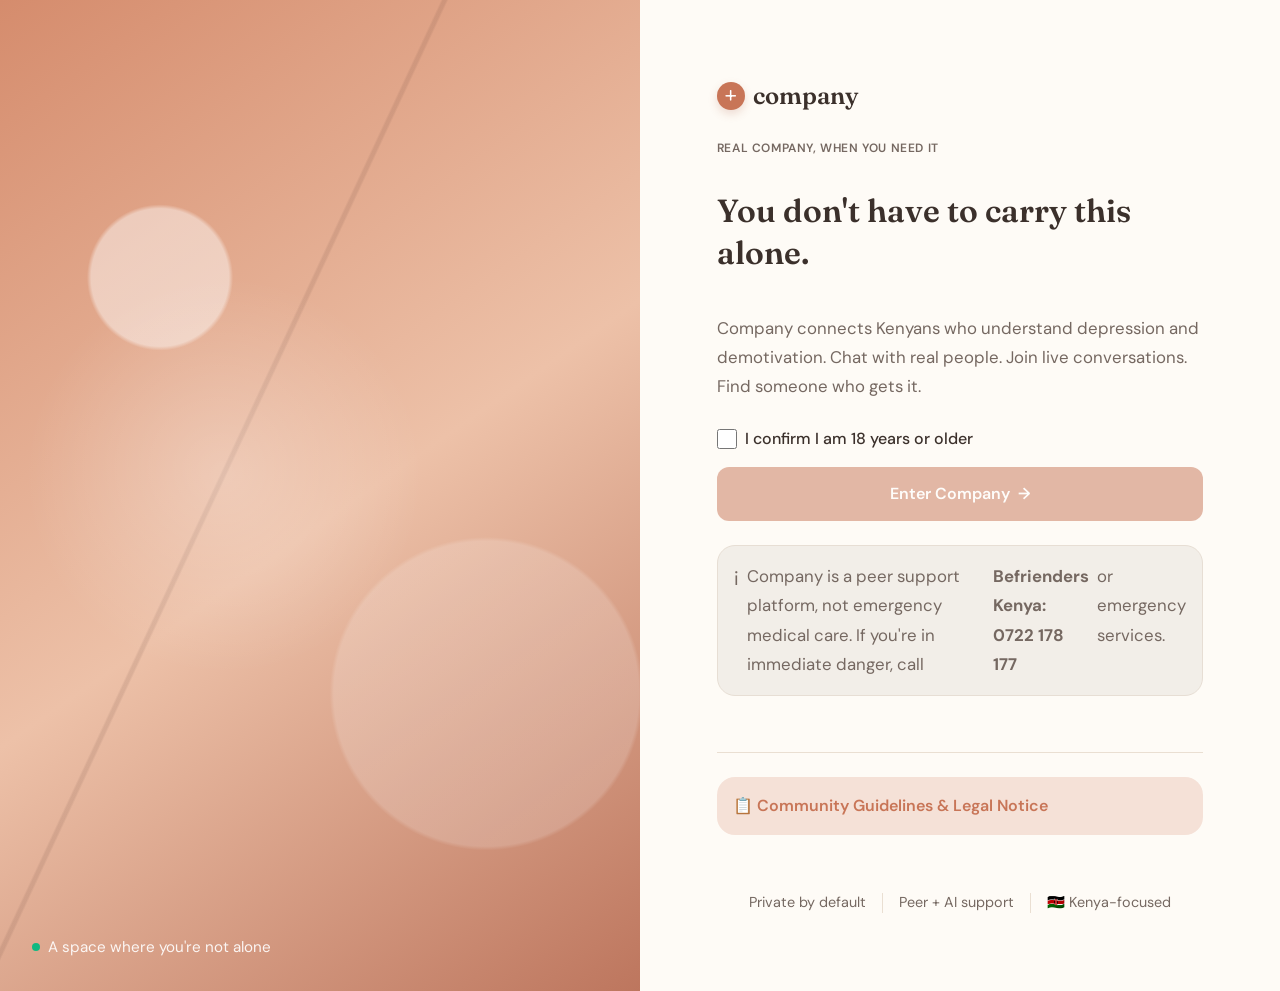
==== commit 7bc900c7: "ch" ====
--- a/index.html
+++ b/index.html
@@ -1,32 +1,132 @@
-<!doctype html>
+<!DOCTYPE html>
 <html lang="en">
 <head>
-	<meta charset="utf-8">
-	<meta name="viewport" content="width=device-width, initial-scale=1">
-	<meta name="theme-color" content="#f4efe8">
-	<title>Company | A little company, right now</title>
-	<link rel="preconnect" href="https://fonts.googleapis.com">
-	<link rel="preconnect" href="https://fonts.gstatic.com" crossorigin>
-	<link href="https://fonts.googleapis.com/css2?family=DM+Sans:wght@400;500;600;700&family=Fraunces:opsz,wght@9..144,600&display=swap" rel="stylesheet">
-	<link rel="stylesheet" href="styles.css">
+    <meta charset="UTF-8">
+    <meta name="viewport" content="width=device-width, initial-scale=1.0">
+    <meta name="theme-color" content="#f4efe8">
+    <title>Company | Real Connection for Kenya</title>
+    <link rel="preconnect" href="https://fonts.googleapis.com">
+    <link rel="preconnect" href="https://fonts.gstatic.com" crossorigin>
+    <link href="https://fonts.googleapis.com/css2?family=DM+Sans:wght@400;500;600;700&family=Fraunces:opsz,wght@9..144,600&display=swap" rel="stylesheet">
+    <link rel="stylesheet" href="styles.css">
 </head>
 <body>
-	<section class="gateway" id="gateway" aria-labelledby="gateway-title">
-		<div class="gateway-image">
-			<img src="https://images.unsplash.com/photo-1531123897727-8f129e1688ce?auto=format&fit=crop&w=1200&q=85" alt="Two friends sharing a comforting moment">
-			<div class="image-caption"><span class="live-dot"></span> A softer place to land</div>
-		</div>
-		<div class="gateway-copy">
-			<a class="brand gateway-brand" href="#gateway" aria-label="Company home"><span class="brand-mark">+</span> company</a>
-			<div class="gateway-message">
-				<p class="eyebrow">Human company, when you need it</p>
-				<h1 id="gateway-title">You can set some of the weight down here.</h1>
-				<p>Company helps people share what they are carrying and find a kind presence to sit with them. No profile to build. No performance required. Just a place to begin.</p>
-				<a class="enter-button" href="chat.html">Enter Company <span>&rarr;</span></a>
-				<p class="gateway-note"><span class="note-icon">i</span> Your location is only requested if you choose nearby company. You can always speak with our AI guide instead.</p>
-			</div>
-			<div class="gateway-footer"><span>Private by default</span><span class="footer-line"></span><span>Peer chat + AI guide</span><span class="footer-line"></span><span>Kenya-ready</span></div>
-		</div>
-	</section>
+    <section class="gateway" id="gateway" aria-labelledby="gateway-title">
+        <div class="gateway-image">
+            <div class="gradient-overlay"></div>
+            <div class="image-caption"><span class="live-dot"></span> A space where you're not alone</div>
+        </div>
+        <div class="gateway-copy">
+            <a class="brand gateway-brand" href="#" aria-label="Company home">
+                <span class="brand-mark">+</span> company
+            </a>
+            <div class="gateway-message">
+                <p class="eyebrow">Real company, when you need it</p>
+                <h1 id="gateway-title">You don't have to carry this alone.</h1>
+                <p>Company connects Kenyans who understand depression and demotivation. Chat with real people. Join live conversations. Find someone who gets it.</p>
+                
+                <!-- Age Gate -->
+                <div class="age-gate" id="ageGate">
+                    <label class="age-confirm">
+                        <input id="ageConfirmCheckbox" type="checkbox" required>
+                        <span>I confirm I am 18 years or older</span>
+                    </label>
+                    <a class="enter-button is-disabled" id="enterButton" href="chat.html" aria-disabled="true">
+                        Enter Company <span>&rarr;</span>
+                    </a>
+                </div>
+
+                <p class="gateway-note">
+                    <span class="note-icon">i</span> 
+                    Company is a peer support platform, not emergency medical care. If you're in immediate danger, call <strong>Befrienders Kenya: 0722 178 177</strong> or emergency services.
+                </p>
+            </div>
+
+            <!-- Legal Disclaimer Section -->
+            <div class="legal-section">
+                <details>
+                    <summary>📋 Community Guidelines & Legal Notice</summary>
+                    <div class="legal-content">
+                        <h3>Important Disclaimer</h3>
+                        <p><strong>Company is not responsible for offline meetings.</strong> If you meet someone from this platform in person, you do so entirely at your own risk. We strongly recommend:</p>
+                        <ul>
+                            <li>Meeting in public places only</li>
+                            <li>Telling someone you know where you're going</li>
+                            <li>Trusting your instincts</li>
+                            <li>Not sharing personal identifying information until you're certain</li>
+                        </ul>
+                        
+                        <h3>What Company Does</h3>
+                        <ul>
+                            <li>Connects peers through chat and live video</li>
+                            <li>Requires age verification (18+)</li>
+                            <li>Stores chat history locally on your device</li>
+                            <li>Never requires personal details</li>
+                            <li>Provides access to an AI guide</li>
+                        </ul>
+
+                        <h3>What Company Is NOT</h3>
+                        <ul>
+                            <li>A mental health treatment service</li>
+                            <li>An emergency response service</li>
+                            <li>Responsible for member conduct</li>
+                            <li>A dating platform</li>
+                        </ul>
+
+                        <h3>User Conduct</h3>
+                        <p>By entering Company, you agree to:</p>
+                        <ul>
+                            <li>Be honest and respectful to others</li>
+                            <li>Not share nude or sexual content</li>
+                            <li>Not harass, threaten, or abuse others</li>
+                            <li>Not share others' information without consent</li>
+                            <li>Report abuse to us immediately</li>
+                        </ul>
+
+                        <h3>Privacy</h3>
+                        <p>Your location is only shared if you request nearby matches. Video is never recorded. Messages are stored on your device only. We use facial detection only for age verification—no faces are stored or analyzed beyond that.</p>
+
+                        <h3>Emergency Resources</h3>
+                        <p>
+                            <strong>Kenya:</strong><br>
+                            • Befrienders Kenya: 0722 178 177<br>
+                            • Kenya Red Cross: 1199<br>
+                            • Your GP or nearest hospital
+                        </p>
+                    </div>
+                </details>
+            </div>
+
+            <div class="gateway-footer">
+                <span>Private by default</span>
+                <span class="footer-line"></span>
+                <span>Peer + AI support</span>
+                <span class="footer-line"></span>
+                <span>🇰🇪 Kenya-focused</span>
+            </div>
+        </div>
+    </section>
+
+    <script>
+        const ageCheckbox = document.getElementById('ageConfirmCheckbox');
+        const enterButton = document.getElementById('enterButton');
+
+        enterButton.addEventListener('click', (event) => {
+            if (!ageCheckbox.checked) {
+                event.preventDefault();
+                ageCheckbox.focus();
+            }
+        });
+
+        ageCheckbox.addEventListener('change', () => {
+            if (ageCheckbox.checked) {
+                enterButton.classList.remove('is-disabled');
+                enterButton.removeAttribute('aria-disabled');
+            } else {
+                enterButton.classList.add('is-disabled');
+                enterButton.setAttribute('aria-disabled', 'true');
+            }
+        });
+    </script>
 </body>
 </html>
--- a/styles.css
+++ b/styles.css
@@ -1,66 +1,1513 @@
+/* ===== CSS VARIABLES & THEME ===== */
 :root {
-  --paper: #f4efe8;
-  --panel: #fffdf9;
-  --ink: #26302b;
-  --muted: #788078;
-  --line: #e2ddd4;
-  --sage: #a8b9a2;
-  --sage-deep: #506b59;
-  --coral: #d97862;
-  --yellow: #e8c77d;
-  --shadow: 0 20px 50px rgba(50, 55, 47, .08);
-}
-
-* { box-sizing: border-box; }
-html { scroll-behavior: smooth; }
-body { margin: 0; min-width: 320px; background: var(--paper); color: var(--ink); font-family: "DM Sans", sans-serif; }
-button, input { font: inherit; }
-button { cursor: pointer; }
-.gateway { min-height: 100vh; display: grid; grid-template-columns: minmax(300px, 1.05fr) 1fr; background: #f5eee5; }
-.gateway-image { position: relative; min-height: 100vh; overflow: hidden; background: #b17b62; }
-.gateway-image::after { content: ""; position: absolute; inset: 0; background: linear-gradient(180deg, rgba(38,48,43,.02), rgba(38,48,43,.38)); }
-.gateway-image img { width: 100%; height: 100%; display: block; object-fit: cover; object-position: center; filter: saturate(.82) sepia(.08); }
-.image-caption { position: absolute; z-index: 1; left: 34px; bottom: 30px; display: flex; align-items: center; gap: 9px; color: #fff; font-size: 11px; letter-spacing: .06em; text-transform: uppercase; }
-.gateway-copy { display: flex; flex-direction: column; justify-content: space-between; padding: 33px clamp(28px, 6vw, 92px) 31px; background: radial-gradient(circle at 100% 0%, #fffaf2 0, transparent 33%); }
-.gateway-brand { align-self: flex-start; }
-.gateway-message { max-width: 530px; margin: auto 0; padding: 60px 0; }
-.gateway-message h1 { max-width: 550px; margin-bottom: 22px; font-size: clamp(43px, 5vw, 72px); line-height: .98; }
-.gateway-message > p:not(.eyebrow):not(.gateway-note) { max-width: 460px; color: #687168; font-size: 16px; line-height: 1.7; }
-.enter-button { display: flex; align-items: center; justify-content: space-between; width: min(100%, 260px); margin-top: 31px; padding: 16px 18px; border: 0; border-radius: 10px; background: var(--coral); color: #fff; font-size: 13px; font-weight: 700; box-shadow: 0 9px 20px rgba(217,120,98,.2); }
-.enter-button:hover { background: #c56652; transform: translateY(-1px); }
-.gateway-note { display: flex; gap: 10px; align-items: flex-start; max-width: 420px; margin: 25px 0 0; color: #788078; font-size: 11px; line-height: 1.5; }
-.gateway-note .note-icon { margin-top: 1px; }
-.gateway-footer { display: flex; align-items: center; gap: 14px; color: #9b9e96; font-size: 10px; letter-spacing: .08em; text-transform: uppercase; }.footer-line { width: 24px; height: 1px; background: #d4cec4; }
-.app-shell { display: none; }
-.app-shell.is-entered { display: block; }
-.support-tools { display: grid; gap: 7px; margin-top: 24px; }
-.support-tools button, .id-toggle { display: flex; align-items: center; gap: 10px; width: 100%; padding: 10px; border: 1px solid rgba(204, 211, 199, .75); border-radius: 9px; background: rgba(255,255,255,.38); color: var(--ink); text-align: left; }
-.support-tools button:hover { border-color: var(--sage-deep); background: #fafff6; }.tool-icon { display: grid; place-items: center; width: 25px; height: 25px; border-radius: 7px; background: #fff; color: var(--coral); }.support-tools button > span:nth-child(2), .id-toggle > span:first-child { display: grid; flex: 1; gap: 2px; }.support-tools strong, .id-toggle strong { font-size: 11px; }.support-tools small, .id-toggle small { color: var(--muted); font-size: 9px; }.support-tools button > span:last-child { color: var(--sage-deep); }.id-toggle { cursor: pointer; }.id-toggle input { position: absolute; opacity: 0; }.toggle-track { position: relative; width: 30px; height: 17px; border-radius: 10px; background: #c8cec5; transition: .2s; }.toggle-track::after { content: ""; position: absolute; top: 3px; left: 3px; width: 11px; height: 11px; border-radius: 50%; background: #fff; transition: .2s; }.id-toggle input:checked + .toggle-track { background: var(--sage-deep); }.id-toggle input:checked + .toggle-track::after { transform: translateX(13px); }
-.id-toggle em { color: var(--muted); font-size: 9px; font-style: normal; font-weight: 400; }.id-toggle.is-visible em { color: var(--sage-deep); }.id-toggle.is-visible em::after { content: "  · ID shown"; }.id-toggle:not(.is-visible) em::after { content: "  · ID hidden"; }
-.app-shell { min-height: 100vh; padding: 22px clamp(16px, 4vw, 60px) 34px; background: radial-gradient(circle at 8% 0%, #fffdf7 0, transparent 29%), radial-gradient(circle at 94% 100%, #d9e2d2 0, transparent 23%); }
-.topbar { max-width: 1320px; margin: 0 auto 30px; display: flex; align-items: center; justify-content: space-between; }
-.brand { display: flex; align-items: center; gap: 10px; color: var(--ink); text-decoration: none; font-size: 18px; font-weight: 700; letter-spacing: .01em; }
-.brand-mark { width: 29px; height: 29px; display: grid; place-items: center; border-radius: 9px; background: var(--coral); color: #fff; font-size: 22px; line-height: 1; }
-.topbar-meta { display: flex; align-items: center; gap: 9px; color: var(--muted); font-size: 12px; font-weight: 600; letter-spacing: .04em; text-transform: uppercase; }
-.live-dot, .online-dot { display: inline-block; width: 7px; height: 7px; border-radius: 50%; background: #6eae6b; box-shadow: 0 0 0 4px rgba(110, 174, 107, .13); }
-.divider { width: 1px; height: 14px; background: var(--line); margin: 0 6px; }
-.icon-button, .more-button, .round-button { border: 0; background: transparent; color: var(--muted); }
-.icon-button { font-size: 20px; padding: 7px; }
-.workspace { max-width: 1320px; min-height: 720px; margin: auto; display: grid; grid-template-columns: minmax(290px, .8fr) 1.6fr; overflow: hidden; border: 1px solid rgba(226, 221, 212, .8); border-radius: 24px; box-shadow: var(--shadow); background: var(--panel); }
-.sidebar { display: flex; flex-direction: column; padding: clamp(27px, 4vw, 57px) clamp(24px, 5vw, 65px); background: #eef1e8; border-right: 1px solid var(--line); }
-.eyebrow { margin: 0 0 17px; color: var(--coral); font-size: 11px; font-weight: 700; letter-spacing: .16em; text-transform: uppercase; }
-h1, h2, p { margin-top: 0; }
-h1, .modal h2 { margin-bottom: 19px; font-family: Fraunces, Georgia, serif; font-weight: 600; letter-spacing: -.03em; }
-h1 { max-width: 370px; font-size: clamp(35px, 4vw, 53px); line-height: 1.03; }
-.welcome-copy { max-width: 350px; color: #6b756b; font-size: 15px; line-height: 1.65; }
-.safety-note { display: flex; gap: 11px; margin: 34px 0 44px; padding: 14px 15px; border-left: 2px solid var(--yellow); background: rgba(255,255,255,.48); color: #687167; font-size: 11px; line-height: 1.5; }
-.safety-note p { margin: 0; }.note-icon { flex: 0 0 18px; height: 18px; display: grid; place-items: center; border-radius: 50%; background: var(--yellow); color: #554a31; font-weight: 700; }
-.connection-panel { margin-top: auto; }.panel-heading { display: flex; justify-content: space-between; margin-bottom: 12px; color: var(--muted); font-size: 10px; font-weight: 700; letter-spacing: .13em; text-transform: uppercase; }.status-pill { color: var(--sage-deep); }
-.connection-row { display: flex; align-items: center; gap: 10px; padding: 10px 0; border-top: 1px solid rgba(204, 211, 199, .75); }.connection-row div { display: grid; gap: 3px; flex: 1; }.connection-row strong { font-size: 13px; }.connection-row span:not(.avatar):not(.signal-bars) { color: var(--muted); font-size: 11px; }.signal-bars { color: var(--sage-deep); font-size: 14px; letter-spacing: -3px; }
-.avatar { display: grid; place-items: center; border-radius: 50%; color: #fff; font-weight: 700; background: var(--coral); }.small-avatar { width: 30px; height: 30px; font-size: 12px; }.tiny-avatar { width: 25px; height: 25px; margin-top: 2px; font-size: 10px; }.maya-avatar { width: 40px; height: 40px; font-size: 15px; }.olive { background: #809c82; }.secondary-button, .primary-button { border: 1px solid var(--line); border-radius: 9px; padding: 11px 14px; background: transparent; color: var(--ink); font-weight: 600; font-size: 12px; }.secondary-button { width: 100%; display: flex; justify-content: space-between; margin-top: 15px; }.secondary-button:hover { border-color: var(--sage-deep); background: #fafff6; }.privacy-links { display: flex; gap: 15px; margin-top: 27px; }.privacy-links button { padding: 0; border: 0; background: none; color: var(--muted); font-size: 10px; text-align: left; }.privacy-links button:hover { color: var(--sage-deep); }.privacy-links span { display: block; margin-top: 4px; color: var(--sage-deep); font-size: 9px; }
-.chat-panel { display: flex; flex-direction: column; min-width: 0; background: #fffdfb; }.chat-header { display: flex; align-items: center; justify-content: space-between; padding: 25px clamp(24px, 4vw, 50px); border-bottom: 1px solid var(--line); }.chat-person { display: flex; align-items: center; gap: 12px; }.chat-person h2 { margin: 0 0 4px; font-size: 15px; }.chat-person p { margin: 0; color: var(--muted); font-size: 11px; }.online-dot { width: 5px; height: 5px; margin-right: 5px; box-shadow: none; }.more-button { padding: 8px; font-size: 20px; letter-spacing: 3px; }
-.conversation { flex: 1; overflow: auto; padding: 30px clamp(24px, 7vw, 105px); }.date-divider { display: flex; align-items: center; gap: 12px; margin: 0 0 34px; color: #a5aaa3; font-size: 10px; }.date-divider::before, .date-divider::after { content: ""; height: 1px; flex: 1; background: var(--line); }.message-row { display: flex; gap: 10px; max-width: 480px; margin: 0 0 18px; }.message-row > div { min-width: 0; }.message-bubble { padding: 13px 16px; border-radius: 4px 16px 16px 16px; background: #edf2eb; }.message-bubble p { margin: 0; font-size: 14px; line-height: 1.55; }.message-row time { display: block; margin: 6px 0 0 4px; color: #a5aaa3; font-size: 10px; }.message-row.sent { justify-content: flex-end; margin-left: auto; }.message-row.sent .message-bubble { border-radius: 16px 4px 16px 16px; background: var(--sage-deep); color: #fff; }.message-row.sent time { margin-left: 0; text-align: right; }.prompt-chips { display: flex; flex-wrap: wrap; gap: 8px; margin: 31px 0 0 35px; }.prompt-chips button { border: 1px solid #d2dcd0; border-radius: 20px; padding: 9px 13px; background: #fff; color: var(--sage-deep); font-size: 11px; }.prompt-chips button:hover { background: #edf2eb; }
-.composer { display: flex; align-items: center; gap: 12px; margin: 0 clamp(24px, 7vw, 105px); padding: 10px 0; border-top: 1px solid var(--line); }.round-button { width: 30px; padding: 0; font-size: 19px; }.message-input-wrap { position: relative; flex: 1; }.message-input-wrap input { width: 100%; padding: 13px 58px 13px 0; border: 0; outline: 0; background: transparent; color: var(--ink); font-size: 14px; }.message-input-wrap input::placeholder { color: #afb4ad; }.message-input-wrap span { position: absolute; top: 15px; right: 0; color: #b5bab4; font-size: 9px; }.send-button { width: 38px; height: 38px; border: 0; border-radius: 12px; background: var(--coral); color: #fff; font-size: 20px; }.send-button:hover { background: #c56652; }.composer-footnote { margin: 0 0 17px; color: #b2b6b0; font-size: 10px; text-align: center; }
-.modal { width: min(440px, calc(100% - 30px)); padding: 32px; border: 0; border-radius: 18px; box-shadow: 0 30px 80px rgba(38, 48, 43, .2); color: var(--ink); }.modal::backdrop { background: rgba(38, 48, 43, .35); backdrop-filter: blur(3px); }.modal h2 { font-size: 31px; line-height: 1.05; }.modal > p:not(.eyebrow):not(.modal-status) { color: var(--muted); font-size: 13px; line-height: 1.6; }.modal-close { position: absolute; top: 14px; right: 16px; border: 0; background: transparent; color: var(--muted); font-size: 24px; }.primary-button { border-color: var(--sage-deep); background: var(--sage-deep); color: #fff; }.modal-close-action { width: 100%; margin-top: 10px; }.camera-preview { position: relative; display: grid; place-items: center; height: 180px; margin: 22px 0 14px; overflow: hidden; border-radius: 10px; background: #e7ece4; color: var(--muted); font-size: 12px; }.camera-preview video { display: none; width: 100%; height: 100%; object-fit: cover; transform: scaleX(-1); }.camera-preview.active video { display: block; }.camera-preview.active #camera-placeholder { display: none; }.modal-actions { display: flex; gap: 8px; }.modal-actions button { flex: 1; }.modal-status { min-height: 17px; margin: 12px 0 0; color: var(--sage-deep); font-size: 11px; }.sr-only { position: absolute; width: 1px; height: 1px; padding: 0; overflow: hidden; clip: rect(0, 0, 0, 0); white-space: nowrap; border: 0; }
-@media (max-width: 760px) { .app-shell { padding: 13px 10px 20px; }.topbar { margin-bottom: 14px; }.topbar-meta { font-size: 9px; }.workspace { display: block; min-height: calc(100vh - 75px); border-radius: 18px; }.sidebar { padding: 27px 23px 23px; border-right: 0; border-bottom: 1px solid var(--line); }.welcome-block h1 { font-size: 38px; }.welcome-copy { font-size: 13px; }.safety-note { margin: 21px 0 24px; }.connection-panel { margin-top: 0; }.privacy-links { margin-top: 19px; }.chat-panel { min-height: 570px; }.chat-header { padding: 18px 20px; }.conversation { padding: 25px 20px; }.composer { margin: 0 20px; }.prompt-chips { margin-left: 35px; } }
-@media (max-width: 760px) { .gateway { display: block; }.gateway-image { min-height: 40vh; max-height: 440px; }.gateway-copy { min-height: 60vh; padding: 22px 24px 25px; }.gateway-message { padding: 34px 0; }.gateway-message h1 { font-size: 45px; }.gateway-message > p:not(.eyebrow):not(.gateway-note) { font-size: 14px; }.gateway-footer { gap: 8px; font-size: 8px; }.footer-line { width: 10px; } }
+    --color-bg: #f8f3eb;
+    --color-surface: #fffdf9;
+    --color-border: #eadfd2;
+    --color-text: #3b302b;
+    --color-text-secondary: #756861;
+    --color-text-tertiary: #a6978d;
+    --color-accent: #c87557;
+    --color-accent-light: #f5e1d7;
+    --color-accent-dark: #a95840;
+    --color-sage: #8b9a7b;
+    --color-error: #ef4444;
+    --color-success: #10b981;
+    --color-warning: #f59e0b;
+    --color-info: #3b82f6;
+    
+    --spacing-xs: 0.25rem;
+    --spacing-sm: 0.5rem;
+    --spacing-md: 1rem;
+    --spacing-lg: 1.5rem;
+    --spacing-xl: 2rem;
+    --spacing-2xl: 3rem;
+    
+    --radius-sm: 4px;
+    --radius-md: 12px;
+    --radius-lg: 18px;
+    --radius-full: 9999px;
+    
+    --font-sans: 'DM Sans', system-ui, -apple-system, sans-serif;
+    --font-serif: 'Fraunces', Georgia, serif;
+    
+    --shadow-sm: 0 2px 8px rgba(91, 63, 48, 0.06);
+    --shadow-md: 0 10px 24px rgba(91, 63, 48, 0.1);
+    --shadow-lg: 0 24px 50px rgba(91, 63, 48, 0.14);
+    
+    --transition: all 0.2s ease-in-out;
+}
+
+/* ===== GLOBAL STYLES ===== */
+* {
+    margin: 0;
+    padding: 0;
+    box-sizing: border-box;
+}
+
+html {
+    scroll-behavior: smooth;
+}
+
+body {
+    font-family: var(--font-sans);
+    background: var(--color-bg);
+    color: var(--color-text);
+    line-height: 1.6;
+    -webkit-font-smoothing: antialiased;
+    background-image: radial-gradient(rgba(200, 117, 87, 0.045) 0.7px, transparent 0.7px);
+    background-size: 18px 18px;
+}
+
+button, a, input {
+    -webkit-tap-highlight-color: transparent;
+}
+
+button:focus-visible, a:focus-visible, input:focus-visible, summary:focus-visible {
+    outline: 3px solid rgba(193, 120, 91, 0.35);
+    outline-offset: 3px;
+}
+
+button {
+    font-family: inherit;
+    cursor: pointer;
+    border: none;
+    background: none;
+}
+
+input, textarea {
+    font-family: inherit;
+    font-size: inherit;
+    color: inherit;
+}
+
+/* ===== TYPOGRAPHY ===== */
+h1, h2, h3, h4, h5, h6 {
+    font-family: var(--font-serif);
+    font-weight: 600;
+    line-height: 1.3;
+}
+
+h1 {
+    font-size: 2rem;
+    margin-bottom: var(--spacing-md);
+}
+
+h2 {
+    font-size: 1.75rem;
+    margin-bottom: var(--spacing-md);
+}
+
+h3 {
+    font-size: 1.25rem;
+    margin-bottom: var(--spacing-sm);
+}
+
+.eyebrow {
+    font-family: var(--font-sans);
+    font-size: 0.75rem;
+    font-weight: 600;
+    text-transform: uppercase;
+    letter-spacing: 0.05em;
+    color: var(--color-text-secondary);
+    margin-bottom: var(--spacing-sm);
+}
+
+small {
+    font-size: 0.875rem;
+    color: var(--color-text-secondary);
+}
+
+/* ===== BUTTONS ===== */
+.primary-button {
+    display: inline-block;
+    padding: 0.875rem 1.5rem;
+    background: var(--color-accent);
+    color: #fff;
+    border-radius: var(--radius-full);
+    font-weight: 600;
+    font-size: 0.95rem;
+    transition: var(--transition);
+    cursor: pointer;
+    text-align: center;
+    text-decoration: none;
+}
+
+.primary-button:hover {
+    background: #c99560;
+    transform: translateY(-2px);
+    box-shadow: var(--shadow-md);
+}
+
+.primary-button:active {
+    transform: translateY(0);
+}
+
+.secondary-button {
+    display: inline-block;
+    padding: 0.75rem 1.25rem;
+    background: var(--color-surface);
+    color: var(--color-accent);
+    border: 1.5px solid var(--color-accent);
+    border-radius: var(--radius-full);
+    font-weight: 600;
+    font-size: 0.95rem;
+    transition: var(--transition);
+}
+
+.secondary-button:hover {
+    background: var(--color-accent-light);
+}
+
+.icon-button {
+    width: 40px;
+    height: 40px;
+    border-radius: 50%;
+    display: flex;
+    align-items: center;
+    justify-content: center;
+    background: #fffaf3;
+    color: var(--color-text);
+    font-size: 1.2rem;
+    transition: var(--transition);
+    cursor: pointer;
+    box-shadow: var(--shadow-sm);
+}
+
+.icon-button:hover {
+    background: var(--color-border);
+}
+
+.round-button {
+    width: 48px;
+    height: 48px;
+    border-radius: 50%;
+    display: flex;
+    align-items: center;
+    justify-content: center;
+    background: var(--color-accent);
+    color: #fff;
+    font-size: 1.25rem;
+    transition: var(--transition);
+}
+
+.round-button:hover {
+    background: #c99560;
+    transform: scale(1.05);
+}
+
+.round-button:disabled {
+    opacity: 0.5;
+    cursor: not-allowed;
+}
+
+.send-button {
+    width: 48px;
+    height: 48px;
+    border-radius: 50%;
+    display: flex;
+    align-items: center;
+    justify-content: center;
+    background: var(--color-accent);
+    color: #fff;
+    font-size: 1.5rem;
+    transition: var(--transition);
+    cursor: pointer;
+}
+
+.send-button:hover {
+    background: #c99560;
+}
+
+.more-button {
+    font-size: 1.5rem;
+    padding: 0.5rem;
+    color: var(--color-text-secondary);
+    cursor: pointer;
+    transition: var(--transition);
+}
+
+.more-button:hover {
+    color: var(--color-text);
+}
+
+.chat-options {
+    position: absolute;
+    top: 4.25rem;
+    right: 1.5rem;
+    z-index: 5;
+    display: grid;
+    min-width: 210px;
+    padding: 0.4rem;
+    background: var(--color-surface);
+    border: 1px solid var(--color-border);
+    border-radius: var(--radius-md);
+    box-shadow: var(--shadow-md);
+}
+
+.chat-options[hidden] {
+    display: none;
+}
+
+.chat-options button, .text-link {
+    padding: 0.65rem 0.75rem;
+    color: var(--color-text);
+    text-align: left;
+    border-radius: 6px;
+}
+
+.chat-options button:hover, .text-link:hover {
+    background: var(--color-accent-light);
+    color: var(--color-accent-dark);
+}
+
+.text-link {
+    color: var(--color-accent-dark);
+    text-decoration: underline;
+    text-underline-offset: 2px;
+}
+
+/* ===== BRAND ===== */
+.brand {
+    display: flex;
+    align-items: center;
+    gap: 0.5rem;
+    font-family: var(--font-serif);
+    font-size: 1.25rem;
+    font-weight: 600;
+    color: var(--color-text);
+    text-decoration: none;
+    transition: var(--transition);
+}
+
+.brand:hover {
+    color: var(--color-accent);
+}
+
+.brand-mark {
+    display: inline-flex;
+    align-items: center;
+    justify-content: center;
+    width: 28px;
+    height: 28px;
+    background: var(--color-accent);
+    box-shadow: 0 4px 10px rgba(168, 88, 64, 0.2);
+    color: #fff;
+    border-radius: 50%;
+    font-size: 1.5rem;
+    font-weight: 700;
+}
+
+.gateway-brand {
+    font-size: 1.5rem;
+}
+
+/* ===== LANDING PAGE ===== */
+.gateway {
+    display: grid;
+    grid-template-columns: 1fr 1fr;
+    min-height: 100vh;
+    gap: 0;
+}
+
+.gateway-image {
+    position: relative;
+    isolation: isolate;
+    background:
+        radial-gradient(circle at 25% 28%, rgba(255, 255, 255, 0.45) 0 8%, transparent 8.5%),
+        radial-gradient(circle at 76% 70%, rgba(255, 255, 255, 0.18) 0 18%, transparent 18.5%),
+        linear-gradient(145deg, #d58c6d 0%, #edc1a8 52%, #bd765e 100%);
+    display: flex;
+    align-items: center;
+    justify-content: center;
+    color: #fff;
+    overflow: hidden;
+}
+
+.gradient-overlay {
+    position: absolute;
+    inset: 0;
+    background:
+        radial-gradient(circle at 35% 48%, rgba(255, 255, 255, 0.25), transparent 30%),
+        linear-gradient(115deg, transparent 40%, rgba(87, 54, 46, 0.12) 40.2% 40.5%, transparent 40.7%);
+    pointer-events: none;
+}
+
+.image-caption {
+    position: absolute;
+    bottom: 2rem;
+    left: 2rem;
+    display: flex;
+    align-items: center;
+    gap: 0.5rem;
+    color: rgba(255, 255, 255, 0.9);
+    font-size: 0.95rem;
+}
+
+.gateway-copy {
+    background: rgba(255, 253, 249, 0.82);
+    padding: clamp(2rem, 6vw, 5rem);
+    display: flex;
+    flex-direction: column;
+    justify-content: center;
+    gap: var(--spacing-lg);
+}
+
+.gateway-message {
+    display: flex;
+    flex-direction: column;
+    gap: var(--spacing-lg);
+}
+
+.gateway-message p:not(.eyebrow) {
+    font-size: 1.05rem;
+    color: var(--color-text-secondary);
+    line-height: 1.75;
+    max-width: 34rem;
+}
+
+.gateway-note {
+    display: flex;
+    gap: var(--spacing-sm);
+    padding: var(--spacing-md);
+    background: #f2eee8;
+    border: 1px solid #e7ded4;
+    border-radius: var(--radius-lg);
+    font-size: 0.9rem;
+}
+
+.note-icon {
+    flex-shrink: 0;
+    font-size: 1.2rem;
+}
+
+.age-gate {
+    display: flex;
+    flex-direction: column;
+    gap: var(--spacing-md);
+}
+
+.age-confirm {
+    display: flex;
+    align-items: center;
+    gap: var(--spacing-sm);
+    cursor: pointer;
+    font-weight: 500;
+}
+
+.age-confirm input {
+    width: 20px;
+    height: 20px;
+    cursor: pointer;
+    accent-color: var(--color-accent);
+}
+
+.enter-button {
+    display: inline-flex;
+    align-items: center;
+    justify-content: center;
+    gap: 0.5rem;
+    padding: 0.875rem 1.5rem;
+    background: var(--color-accent);
+    box-shadow: 0 10px 24px rgba(156, 89, 69, 0.18);
+    color: #fff;
+    border-radius: var(--radius-md);
+    font-weight: 600;
+    text-decoration: none;
+    transition: var(--transition);
+    text-align: center;
+}
+
+.enter-button.is-disabled {
+    opacity: 0.5;
+    pointer-events: none;
+    box-shadow: none;
+}
+
+.enter-button:hover {
+    background: var(--color-accent-dark);
+    transform: translateY(-2px);
+}
+
+.enter-button.is-disabled:focus-visible {
+    outline: none;
+}
+
+.legal-section {
+    margin-top: var(--spacing-xl);
+    padding-top: var(--spacing-lg);
+    border-top: 1px solid var(--color-border);
+}
+
+.legal-section details {
+    cursor: pointer;
+}
+
+.legal-section summary {
+    font-weight: 600;
+    color: var(--color-accent);
+    padding: var(--spacing-md);
+    background: var(--color-accent-light);
+    border-radius: var(--radius-lg);
+    list-style: none;
+    transition: var(--transition);
+}
+
+.legal-section summary:hover {
+    background: var(--color-accent);
+    color: #fff;
+}
+
+.legal-content {
+    padding: var(--spacing-lg) 0;
+    color: var(--color-text-secondary);
+}
+
+.legal-content h3 {
+    color: var(--color-text);
+    margin-top: var(--spacing-lg);
+    margin-bottom: var(--spacing-sm);
+}
+
+.legal-content ul {
+    list-style: none;
+    margin-left: var(--spacing-md);
+    margin-bottom: var(--spacing-md);
+}
+
+.legal-content li {
+    padding: 0.25rem 0;
+    padding-left: var(--spacing-md);
+    position: relative;
+}
+
+.legal-content li:before {
+    content: "•";
+    position: absolute;
+    left: 0;
+    color: var(--color-accent);
+}
+
+.gateway-footer {
+    display: flex;
+    justify-content: center;
+    align-items: center;
+    gap: var(--spacing-md);
+    font-size: 0.9rem;
+    color: var(--color-text-secondary);
+    margin-top: var(--spacing-xl);
+    flex-wrap: wrap;
+}
+
+.footer-line {
+    width: 1px;
+    height: 20px;
+    background: var(--color-border);
+}
+
+/* ===== APP SHELL ===== */
+.app-shell {
+    display: grid;
+    grid-template-rows: auto 1fr;
+    height: 100vh;
+    background: var(--color-bg);
+}
+
+.topbar {
+    display: flex;
+    align-items: center;
+    justify-content: space-between;
+    padding: var(--spacing-md) var(--spacing-lg);
+    background: rgba(255, 253, 249, 0.92);
+    backdrop-filter: blur(12px);
+    border-bottom: 1px solid var(--color-border);
+    box-shadow: 0 8px 24px rgba(36, 48, 47, 0.04);
+}
+
+.topbar-meta {
+    display: flex;
+    align-items: center;
+    gap: var(--spacing-md);
+    font-size: 0.9rem;
+    color: var(--color-text-secondary);
+}
+
+.live-dot {
+    display: inline-block;
+    width: 8px;
+    height: 8px;
+    background: var(--color-success);
+    border-radius: 50%;
+    animation: pulse 2s infinite;
+}
+
+@keyframes pulse {
+    0%, 100% { opacity: 1; }
+    50% { opacity: 0.5; }
+}
+
+.divider {
+    width: 1px;
+    height: 20px;
+    background: var(--color-border);
+}
+
+#clock {
+    font-weight: 600;
+    font-family: monospace;
+}
+
+/* ===== WORKSPACE ===== */
+.workspace {
+    display: grid;
+    grid-template-columns: 280px 1fr;
+    overflow: hidden;
+}
+
+.sidebar {
+    background: #fffdf9;
+    border-right: 1px solid var(--color-border);
+    box-shadow: 10px 0 28px rgba(36, 48, 47, 0.035);
+    overflow-y: auto;
+    display: flex;
+    flex-direction: column;
+}
+
+.welcome-block {
+    padding: var(--spacing-lg);
+    border-bottom: 1px solid var(--color-border);
+}
+
+.welcome-block h1 {
+    font-size: 1.5rem;
+}
+
+.welcome-copy {
+    color: var(--color-text-secondary);
+    font-size: 0.95rem;
+}
+
+.safety-note {
+    display: flex;
+    gap: var(--spacing-sm);
+    padding: var(--spacing-md);
+    background: #fbefdc;
+    color: #795438;
+    border-left: 3px solid #d5a36f;
+    font-size: 0.9rem;
+    border-bottom: 1px solid var(--color-border);
+}
+
+.safety-note p {
+    margin: 0;
+}
+
+/* ===== PANELS ===== */
+.connection-panel {
+    padding: var(--spacing-lg);
+    border-bottom: 1px solid var(--color-border);
+}
+
+.panel-heading {
+    display: flex;
+    justify-content: space-between;
+    align-items: center;
+    margin-bottom: var(--spacing-md);
+    font-weight: 600;
+}
+
+.status-pill {
+    display: inline-block;
+    padding: 0.25rem 0.75rem;
+    background: var(--color-accent-light);
+    color: var(--color-accent);
+    border-radius: var(--radius-full);
+    font-size: 0.75rem;
+    font-weight: 600;
+    text-transform: uppercase;
+}
+
+.status-pill.online {
+    background: #d1fae5;
+    color: var(--color-success);
+}
+
+.connection-row {
+    display: flex;
+    align-items: center;
+    gap: var(--spacing-md);
+    padding: var(--spacing-md);
+    background: var(--color-bg);
+    border-radius: var(--radius-lg);
+    border: 1px solid var(--color-border);
+    margin-bottom: var(--spacing-md);
+}
+
+.connection-row strong {
+    font-size: 0.95rem;
+}
+
+.connection-row span:last-child {
+    margin-left: auto;
+}
+
+.signal-bars {
+    font-size: 0.9rem;
+    color: var(--color-success);
+}
+
+.avatar {
+    display: flex;
+    align-items: center;
+    justify-content: center;
+    width: 40px;
+    height: 40px;
+    background: linear-gradient(145deg, var(--color-accent), #dd9b78);
+    box-shadow: 0 4px 10px rgba(168, 88, 64, 0.16);
+    color: #fff;
+    border-radius: 50%;
+    font-weight: 600;
+    font-size: 0.95rem;
+    flex-shrink: 0;
+}
+
+.avatar.small-avatar {
+    width: 36px;
+    height: 36px;
+    font-size: 0.85rem;
+}
+
+.avatar.tiny-avatar {
+    width: 32px;
+    height: 32px;
+    font-size: 0.8rem;
+}
+
+.avatar.olive {
+    background: #a0a563;
+}
+
+.avatar.maya-avatar {
+    background: linear-gradient(135deg, #d4a574, #e8d9c9);
+}
+
+/* ===== MODE SELECTOR ===== */
+.mode-selector {
+    display: grid;
+    grid-template-columns: 1fr 1fr;
+    gap: var(--spacing-sm);
+    padding: var(--spacing-md);
+    border-bottom: 1px solid var(--color-border);
+}
+
+.mode-button {
+    display: flex;
+    flex-direction: column;
+    align-items: center;
+    gap: 0.25rem;
+    padding: var(--spacing-md);
+    background: var(--color-bg);
+    border-radius: var(--radius-lg);
+    border: 1px solid transparent;
+    font-size: 0.8rem;
+    font-weight: 600;
+    transition: var(--transition);
+    cursor: pointer;
+}
+
+.mode-button:hover {
+    background: var(--color-border);
+}
+
+.mode-button.active {
+    background: var(--color-accent);
+    box-shadow: 0 8px 16px rgba(168, 88, 64, 0.17);
+    color: #fff;
+}
+
+.mode-icon {
+    font-size: 1.5rem;
+}
+
+/* ===== SUPPORT TOOLS ===== */
+.support-tools {
+    padding: var(--spacing-lg);
+    display: flex;
+    flex-direction: column;
+    gap: var(--spacing-md);
+    flex: 1;
+    border-bottom: 1px solid var(--color-border);
+}
+
+.support-tools button {
+    display: flex;
+    align-items: center;
+    gap: var(--spacing-md);
+    padding: var(--spacing-md);
+    background: var(--color-bg);
+    border-radius: var(--radius-lg);
+    border: 1px solid transparent;
+    text-align: left;
+    transition: var(--transition);
+}
+
+.support-tools button:hover {
+    background: #fff8ef;
+    border-color: var(--color-border);
+}
+
+.tool-icon {
+    font-size: 1.25rem;
+}
+
+.support-tools span {
+    flex: 1;
+}
+
+.support-tools strong {
+    display: block;
+    margin-bottom: 0.25rem;
+}
+
+.support-tools small {
+    font-size: 0.8rem;
+    color: var(--color-text-secondary);
+}
+
+.id-toggle {
+    display: flex;
+    align-items: center;
+    gap: var(--spacing-md);
+    padding: var(--spacing-md);
+    cursor: pointer;
+    transition: var(--transition);
+}
+
+.id-toggle:hover {
+    background: var(--color-bg);
+}
+
+.toggle-track {
+    width: 44px;
+    height: 24px;
+    background: var(--color-border);
+    border-radius: var(--radius-full);
+    position: relative;
+    transition: var(--transition);
+    margin-left: auto;
+}
+
+.toggle-track::after {
+    content: '';
+    position: absolute;
+    top: 2px;
+    left: 2px;
+    width: 20px;
+    height: 20px;
+    background: #fff;
+    border-radius: 50%;
+    transition: var(--transition);
+    box-shadow: var(--shadow-sm);
+}
+
+.setting-row {
+    display: flex;
+    align-items: center;
+    gap: var(--spacing-md);
+    min-height: 44px;
+    cursor: pointer;
+}
+
+.setting-row > span:first-of-type {
+    flex: 1;
+}
+
+.setting-row input[type="checkbox"] {
+    position: absolute;
+    width: 1px;
+    height: 1px;
+    opacity: 0;
+}
+
+.setting-row .toggle-track {
+    flex: 0 0 auto;
+    margin-left: auto;
+}
+
+.setting-row input[type="checkbox"]:focus-visible + .toggle-track {
+    outline: 3px solid rgba(193, 120, 91, 0.35);
+    outline-offset: 3px;
+}
+
+input[type="checkbox"]:checked + .toggle-track {
+    background: var(--color-accent);
+}
+
+input[type="checkbox"]:checked + .toggle-track::after {
+    left: 22px;
+}
+
+.sidebar-footer {
+    padding: var(--spacing-md);
+    text-align: center;
+    color: var(--color-text-secondary);
+    font-size: 0.85rem;
+    margin-top: auto;
+}
+
+/* ===== CHAT PANEL ===== */
+.chat-panel, .video-panel, .welcome-panel {
+    display: flex;
+    flex-direction: column;
+    background: var(--color-surface);
+    min-width: 0;
+}
+
+.chat-header {
+    display: flex;
+    align-items: center;
+    justify-content: space-between;
+    padding: var(--spacing-lg);
+    border-bottom: 1px solid var(--color-border);
+}
+
+.chat-person {
+    display: flex;
+    align-items: center;
+    gap: var(--spacing-md);
+}
+
+.chat-person h2 {
+    margin: 0;
+    font-size: 1.1rem;
+}
+
+.chat-person p {
+    font-size: 0.85rem;
+    color: var(--color-text-secondary);
+    margin: 0;
+}
+
+.online-dot {
+    display: inline-block;
+    width: 6px;
+    height: 6px;
+    background: var(--color-success);
+    border-radius: 50%;
+    margin-right: 0.25rem;
+}
+
+.conversation {
+    flex: 1;
+    overflow-y: auto;
+    padding: clamp(1rem, 3vw, 2.25rem);
+    display: flex;
+    flex-direction: column;
+    gap: var(--spacing-md);
+}
+
+.date-divider {
+    text-align: center;
+    color: var(--color-text-tertiary);
+    font-size: 0.8rem;
+    margin: var(--spacing-md) 0;
+}
+
+.message-row {
+    display: flex;
+    gap: var(--spacing-md);
+    align-items: flex-end;
+    animation: slideIn 0.3s ease-out;
+}
+
+@keyframes slideIn {
+    from {
+        opacity: 0;
+        transform: translateY(10px);
+    }
+    to {
+        opacity: 1;
+        transform: translateY(0);
+    }
+}
+
+.message-row.sent {
+    flex-direction: row-reverse;
+}
+
+.message-bubble {
+    max-width: 70%;
+    padding: var(--spacing-md);
+    border-radius: var(--radius-lg);
+    word-wrap: break-word;
+}
+
+.message-row.received .message-bubble {
+    background: #f5f1ec;
+    color: var(--color-text);
+}
+
+.message-row.sent .message-bubble {
+    background: var(--color-accent);
+    color: #fff;
+    box-shadow: 0 5px 12px rgba(156, 89, 69, 0.16);
+}
+
+.message-bubble p {
+    margin: 0;
+    font-size: 0.95rem;
+}
+
+.message-row time {
+    font-size: 0.75rem;
+    color: var(--color-text-tertiary);
+}
+
+.prompt-chips {
+    display: flex;
+    gap: var(--spacing-sm);
+    flex-wrap: wrap;
+}
+
+.prompt-chips button {
+    padding: 0.5rem 1rem;
+    background: var(--color-accent-light);
+    color: var(--color-accent);
+    border-radius: var(--radius-full);
+    font-size: 0.9rem;
+    font-weight: 600;
+    transition: var(--transition);
+    cursor: pointer;
+}
+
+.prompt-chips button:hover {
+    background: var(--color-accent);
+    color: #fff;
+}
+
+/* ===== COMPOSER ===== */
+.composer {
+    display: flex;
+    align-items: flex-end;
+    gap: var(--spacing-md);
+    padding: var(--spacing-lg);
+    background: var(--color-surface);
+    border-top: 1px solid var(--color-border);
+}
+
+.message-input-wrap {
+    flex: 1;
+    position: relative;
+    display: flex;
+    flex-direction: column;
+    gap: 0.25rem;
+}
+
+.message-input-wrap input {
+    padding: 0.75rem var(--spacing-md);
+    background: var(--color-bg);
+    border: 1px solid var(--color-border);
+    border-radius: var(--radius-md);
+    font-size: 0.95rem;
+    transition: var(--transition);
+}
+
+.message-input-wrap input:focus {
+    outline: none;
+    background: var(--color-surface);
+    border-color: var(--color-accent);
+    box-shadow: 0 0 0 3px rgba(212, 165, 116, 0.1);
+}
+
+#characterCount {
+    font-size: 0.75rem;
+    color: var(--color-text-tertiary);
+    text-align: right;
+}
+
+.composer-footnote {
+    width: 100%;
+    text-align: center;
+    font-size: 0.8rem;
+    color: var(--color-text-tertiary);
+    margin-top: var(--spacing-sm);
+}
+
+.sr-only {
+    position: absolute;
+    width: 1px;
+    height: 1px;
+    padding: 0;
+    margin: -1px;
+    overflow: hidden;
+    clip: rect(0, 0, 0, 0);
+    white-space: nowrap;
+    border-width: 0;
+}
+
+/* ===== VIDEO PANEL ===== */
+.video-panel {
+    position: relative;
+    background: #000;
+}
+
+.video-container {
+    display: flex;
+    flex-direction: column;
+    height: 100%;
+    position: relative;
+}
+
+.video-grid {
+    flex: 1;
+    display: grid;
+    grid-template-columns: 1fr 1fr;
+    gap: var(--spacing-md);
+    padding: var(--spacing-lg);
+    background: #1a1a1a;
+}
+
+.video-box {
+    position: relative;
+    background: #000;
+    border-radius: var(--radius-lg);
+    overflow: hidden;
+    display: flex;
+    align-items: center;
+    justify-content: center;
+    min-height: 300px;
+}
+
+video {
+    width: 100%;
+    height: 100%;
+    object-fit: cover;
+    transform: scaleX(-1);
+}
+
+#localVideo {
+    filter: var(--blur-amount, blur(0px));
+}
+
+.video-label {
+    position: absolute;
+    bottom: var(--spacing-md);
+    left: var(--spacing-md);
+    background: rgba(0, 0, 0, 0.7);
+    color: #fff;
+    padding: 0.5rem 1rem;
+    border-radius: var(--radius-md);
+    font-size: 0.9rem;
+    font-weight: 600;
+}
+
+.blur-control {
+    position: absolute;
+    bottom: var(--spacing-md);
+    right: var(--spacing-md);
+    background: rgba(0, 0, 0, 0.7);
+    color: #fff;
+    padding: var(--spacing-md);
+    border-radius: var(--radius-md);
+    font-size: 0.9rem;
+}
+
+.blur-control label {
+    display: flex;
+    align-items: center;
+    gap: 0.5rem;
+    cursor: pointer;
+}
+
+.blur-control input[type="checkbox"] {
+    width: 18px;
+    height: 18px;
+    accent-color: var(--color-accent);
+}
+
+.video-controls {
+    display: flex;
+    justify-content: center;
+    gap: var(--spacing-lg);
+    padding: var(--spacing-lg);
+    background: #1a1a1a;
+    border-top: 1px solid #333;
+}
+
+.control-btn {
+    width: 56px;
+    height: 56px;
+    border-radius: 50%;
+    display: flex;
+    align-items: center;
+    justify-content: center;
+    background: var(--color-accent);
+    color: #fff;
+    font-size: 1.5rem;
+    transition: var(--transition);
+    cursor: pointer;
+}
+
+.control-btn:hover {
+    background: #c99560;
+    transform: scale(1.1);
+}
+
+.control-btn.danger {
+    background: var(--color-error);
+}
+
+.control-btn.danger:hover {
+    background: #dc2626;
+}
+
+.video-notice {
+    position: absolute;
+    top: var(--spacing-lg);
+    left: 50%;
+    transform: translateX(-50%);
+    background: rgba(239, 68, 68, 0.9);
+    color: #fff;
+    padding: 0.75rem 1.5rem;
+    border-radius: var(--radius-md);
+    font-size: 0.9rem;
+    display: flex;
+    align-items: center;
+    gap: 0.5rem;
+    max-width: 90%;
+}
+
+.notice-icon {
+    font-size: 1.2rem;
+}
+
+/* ===== WELCOME PANEL ===== */
+.welcome-panel {
+    display: flex;
+    align-items: center;
+    justify-content: center;
+    padding: clamp(1.5rem, 5vw, 4rem);
+    background:
+        radial-gradient(circle at 90% 8%, rgba(200, 117, 87, 0.09), transparent 22%),
+        radial-gradient(circle at 8% 92%, rgba(139, 154, 123, 0.1), transparent 24%);
+}
+
+.welcome-content {
+    max-width: 500px;
+    text-align: center;
+}
+
+.welcome-content h2 {
+    font-size: 1.75rem;
+    margin-bottom: var(--spacing-lg);
+    color: #49362e;
+}
+
+.welcome-content p {
+    color: var(--color-text-secondary);
+    margin-bottom: var(--spacing-2xl);
+}
+
+.welcome-options {
+    display: grid;
+    grid-template-columns: 1fr 1fr;
+    gap: var(--spacing-lg);
+    margin-bottom: var(--spacing-xl);
+}
+
+.welcome-card {
+    display: flex;
+    flex-direction: column;
+    align-items: center;
+    gap: var(--spacing-md);
+    padding: var(--spacing-lg);
+    background: var(--color-surface);
+    border: 2px solid var(--color-border);
+    border-radius: 22px;
+    box-shadow: var(--shadow-sm);
+    text-align: center;
+    cursor: pointer;
+    transition: var(--transition);
+}
+
+.welcome-card:hover {
+    border-color: var(--color-accent);
+    box-shadow: var(--shadow-md);
+    transform: translateY(-4px);
+}
+
+.card-icon {
+    font-size: 3rem;
+}
+
+.welcome-card h3 {
+    margin: 0;
+}
+
+.welcome-card p {
+    font-size: 0.9rem;
+    color: var(--color-text-secondary);
+    margin: 0;
+}
+
+.card-cta {
+    display: inline-block;
+    margin-top: var(--spacing-sm);
+    font-weight: 600;
+    color: var(--color-accent);
+}
+
+.welcome-card.ai-card {
+    grid-column: 1 / -1;
+    background: linear-gradient(135deg, #fff8ee, #f4eee5);
+    border-color: var(--color-accent);
+}
+
+/* ===== MODALS ===== */
+.modal {
+    position: relative;
+    border: 0;
+    border-radius: var(--radius-lg);
+    padding: var(--spacing-2xl);
+    max-width: min(500px, calc(100vw - 2rem));
+    width: 100%;
+    max-height: 90vh;
+    overflow-y: auto;
+    color: var(--color-text);
+    box-shadow: 0 24px 80px rgba(36, 48, 47, 0.22);
+    animation: slideUp 0.3s ease-out;
+}
+
+dialog.modal:not([open]) {
+    display: none;
+}
+
+@keyframes fadeIn {
+    from {
+        opacity: 0;
+    }
+    to {
+        opacity: 1;
+    }
+}
+
+.modal::backdrop {
+    background: rgba(0, 0, 0, 0.5);
+}
+
+@keyframes slideUp {
+    from {
+        transform: translateY(20px);
+        opacity: 0;
+    }
+    to {
+        transform: translateY(0);
+        opacity: 1;
+    }
+}
+
+.modal > .modal-close[aria-label="Close"] {
+    position: absolute;
+    top: var(--spacing-lg);
+    right: var(--spacing-lg);
+    width: 32px;
+    height: 32px;
+    display: flex;
+    align-items: center;
+    justify-content: center;
+    background: var(--color-bg);
+    border-radius: 50%;
+    font-size: 1.5rem;
+    cursor: pointer;
+    transition: var(--transition);
+}
+
+.modal > .modal-close[aria-label="Close"]:hover {
+    background: var(--color-border);
+}
+
+.modal > .primary-button.modal-close {
+    position: static;
+    width: auto;
+    height: auto;
+    margin-top: var(--spacing-lg);
+    padding: 0.875rem 1.5rem;
+    display: inline-block;
+    border-radius: var(--radius-md);
+    font-size: 0.95rem;
+}
+
+.modal > .secondary-button.modal-close {
+    position: static;
+    width: auto;
+    height: auto;
+    margin-top: var(--spacing-lg);
+    padding: 0.75rem 1.25rem;
+    display: inline-block;
+    border-radius: var(--radius-md);
+    font-size: 0.95rem;
+}
+
+.modal-section {
+    padding: var(--spacing-lg) 0;
+    border-bottom: 1px solid var(--color-border);
+}
+
+.modal-section:last-of-type {
+    border-bottom: none;
+}
+
+.toast {
+    position: fixed;
+    right: 1.25rem;
+    bottom: 1.25rem;
+    z-index: 1100;
+    max-width: min(360px, calc(100vw - 2.5rem));
+    padding: 0.85rem 1rem;
+    color: #fff;
+    background: #24302f;
+    border-radius: var(--radius-md);
+    box-shadow: var(--shadow-md);
+    opacity: 0;
+    transform: translateY(0.75rem);
+    pointer-events: none;
+    transition: opacity 0.2s ease, transform 0.2s ease;
+}
+
+.toast.is-visible {
+    opacity: 1;
+    transform: translateY(0);
+}
+
+.modal-section h3 {
+    margin-bottom: var(--spacing-md);
+}
+
+.modal-actions {
+    display: grid;
+    grid-template-columns: 1fr 1fr;
+    gap: var(--spacing-md);
+    margin-top: var(--spacing-lg);
+}
+
+/* ===== AI CHAT ===== */
+.ai-chat {
+    border: 1px solid var(--color-border);
+    border-radius: var(--radius-md);
+    padding: var(--spacing-md);
+    background: var(--color-bg);
+    display: flex;
+    flex-direction: column;
+    gap: var(--spacing-md);
+}
+
+.ai-message {
+    background: var(--color-surface);
+    padding: var(--spacing-md);
+    border-radius: var(--radius-md);
+    border-left: 3px solid var(--color-accent);
+}
+
+.ai-message p {
+    margin: 0;
+}
+
+/* ===== DONATION ===== */
+.donation-options {
+    display: grid;
+    grid-template-columns: 1fr 1fr;
+    gap: var(--spacing-md);
+    margin: var(--spacing-lg) 0;
+}
+
+.donation-btn {
+    padding: var(--spacing-md);
+    background: var(--color-bg);
+    border: 2px solid var(--color-border);
+    border-radius: var(--radius-md);
+    font-weight: 600;
+    font-size: 0.95rem;
+    cursor: pointer;
+    transition: var(--transition);
+}
+
+.donation-btn:hover {
+    border-color: var(--color-accent);
+    background: var(--color-accent-light);
+}
+
+/* ===== RESPONSIVE ===== */
+@media (max-width: 768px) {
+    .gateway {
+        grid-template-columns: 1fr;
+    }
+
+    .gateway-image {
+        display: none;
+    }
+
+    .gateway-copy {
+        min-height: 100vh;
+        padding: 2rem 1.25rem;
+    }
+
+    .workspace {
+        grid-template-columns: 1fr;
+    }
+
+    .sidebar {
+        display: none;
+        position: fixed;
+        left: 0;
+        top: 0;
+        width: 100%;
+        height: 100%;
+        z-index: 100;
+        border-right: none;
+    }
+
+    .sidebar.active {
+        display: flex;
+    }
+
+    .video-grid {
+        grid-template-columns: 1fr;
+    }
+
+    .welcome-options {
+        grid-template-columns: 1fr;
+    }
+
+    .welcome-card.ai-card {
+        grid-column: 1;
+    }
+
+    .topbar {
+        padding: var(--spacing-md);
+    }
+
+    .topbar-meta {
+        gap: var(--spacing-sm);
+        font-size: 0.8rem;
+    }
+
+    .chat-panel, .video-panel {
+        border-left: none;
+    }
+
+    .message-bubble {
+        max-width: 85%;
+    }
+
+    .composer {
+        padding: 0.75rem;
+        gap: 0.5rem;
+    }
+}
+
+@media (prefers-reduced-motion: reduce) {
+    * {
+        animation-duration: 0.01ms !important;
+        animation-iteration-count: 1 !important;
+        transition-duration: 0.01ms !important;
+    }
+}
